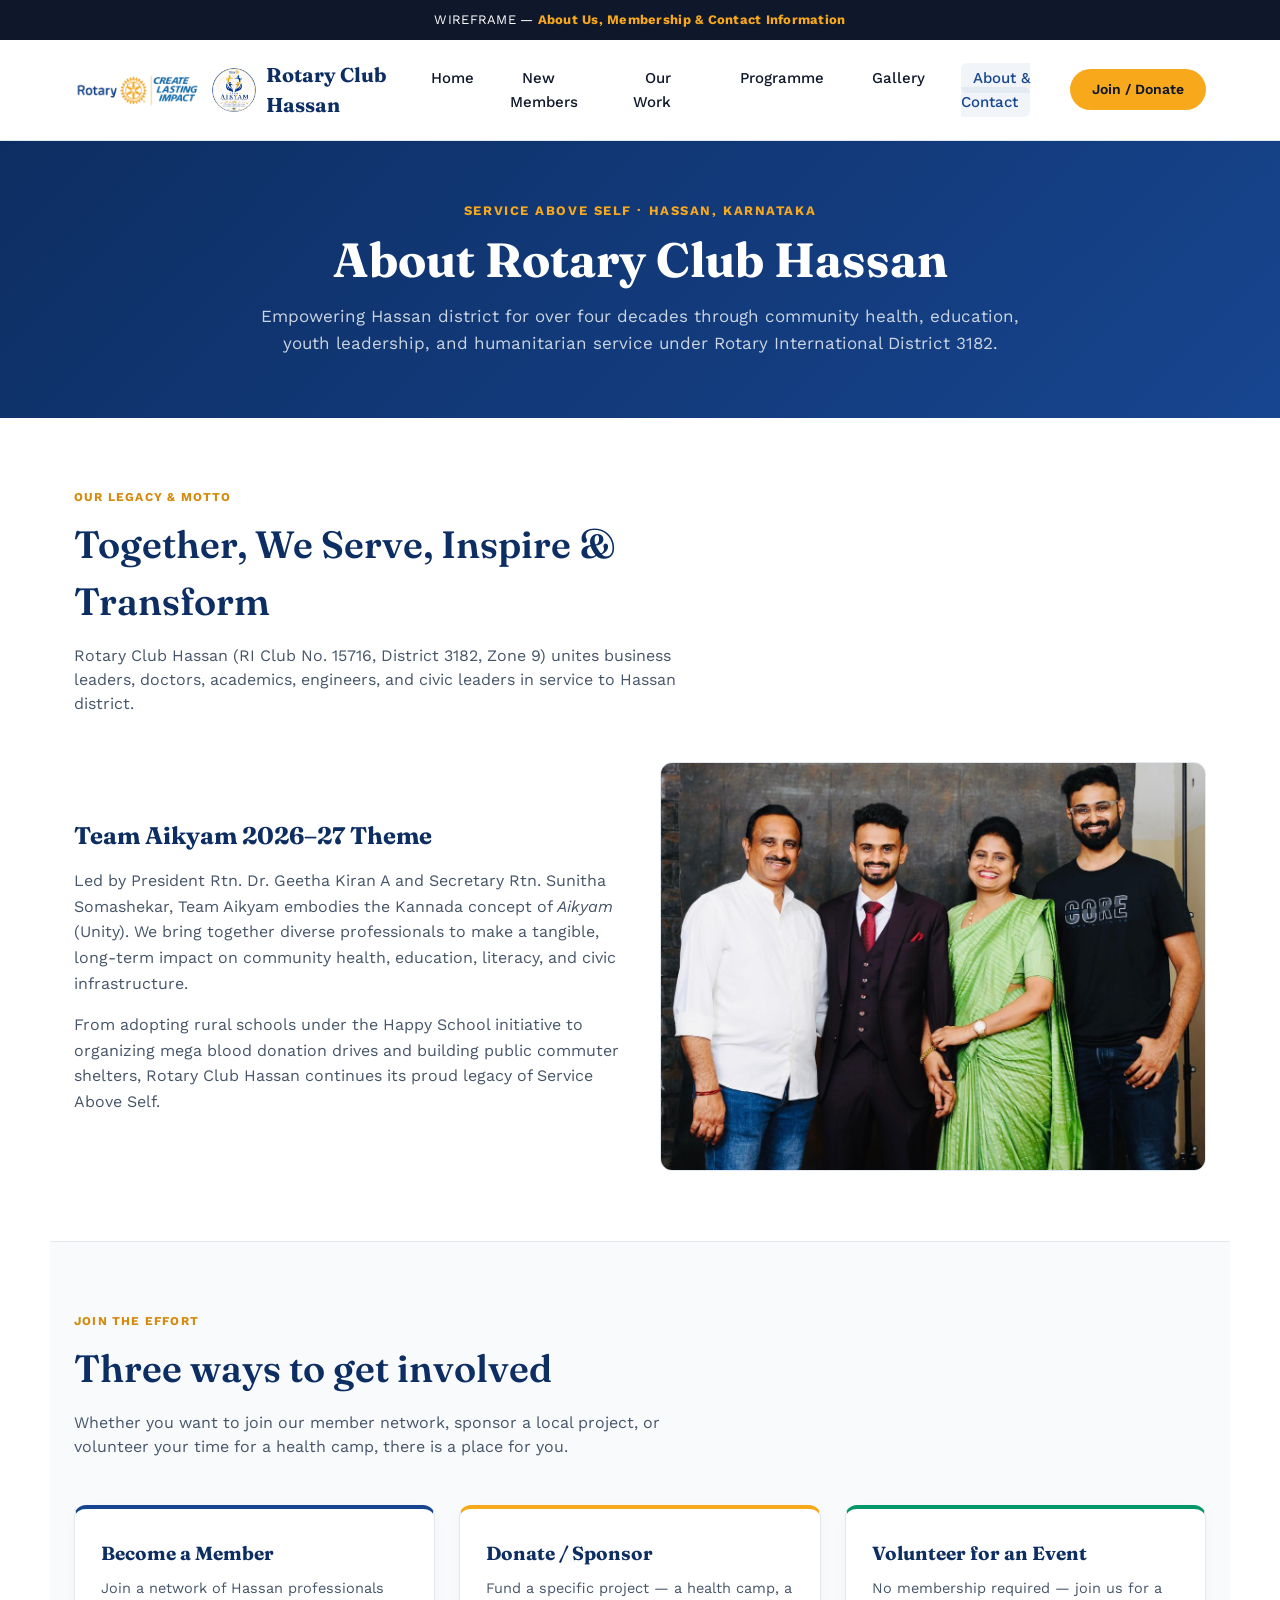
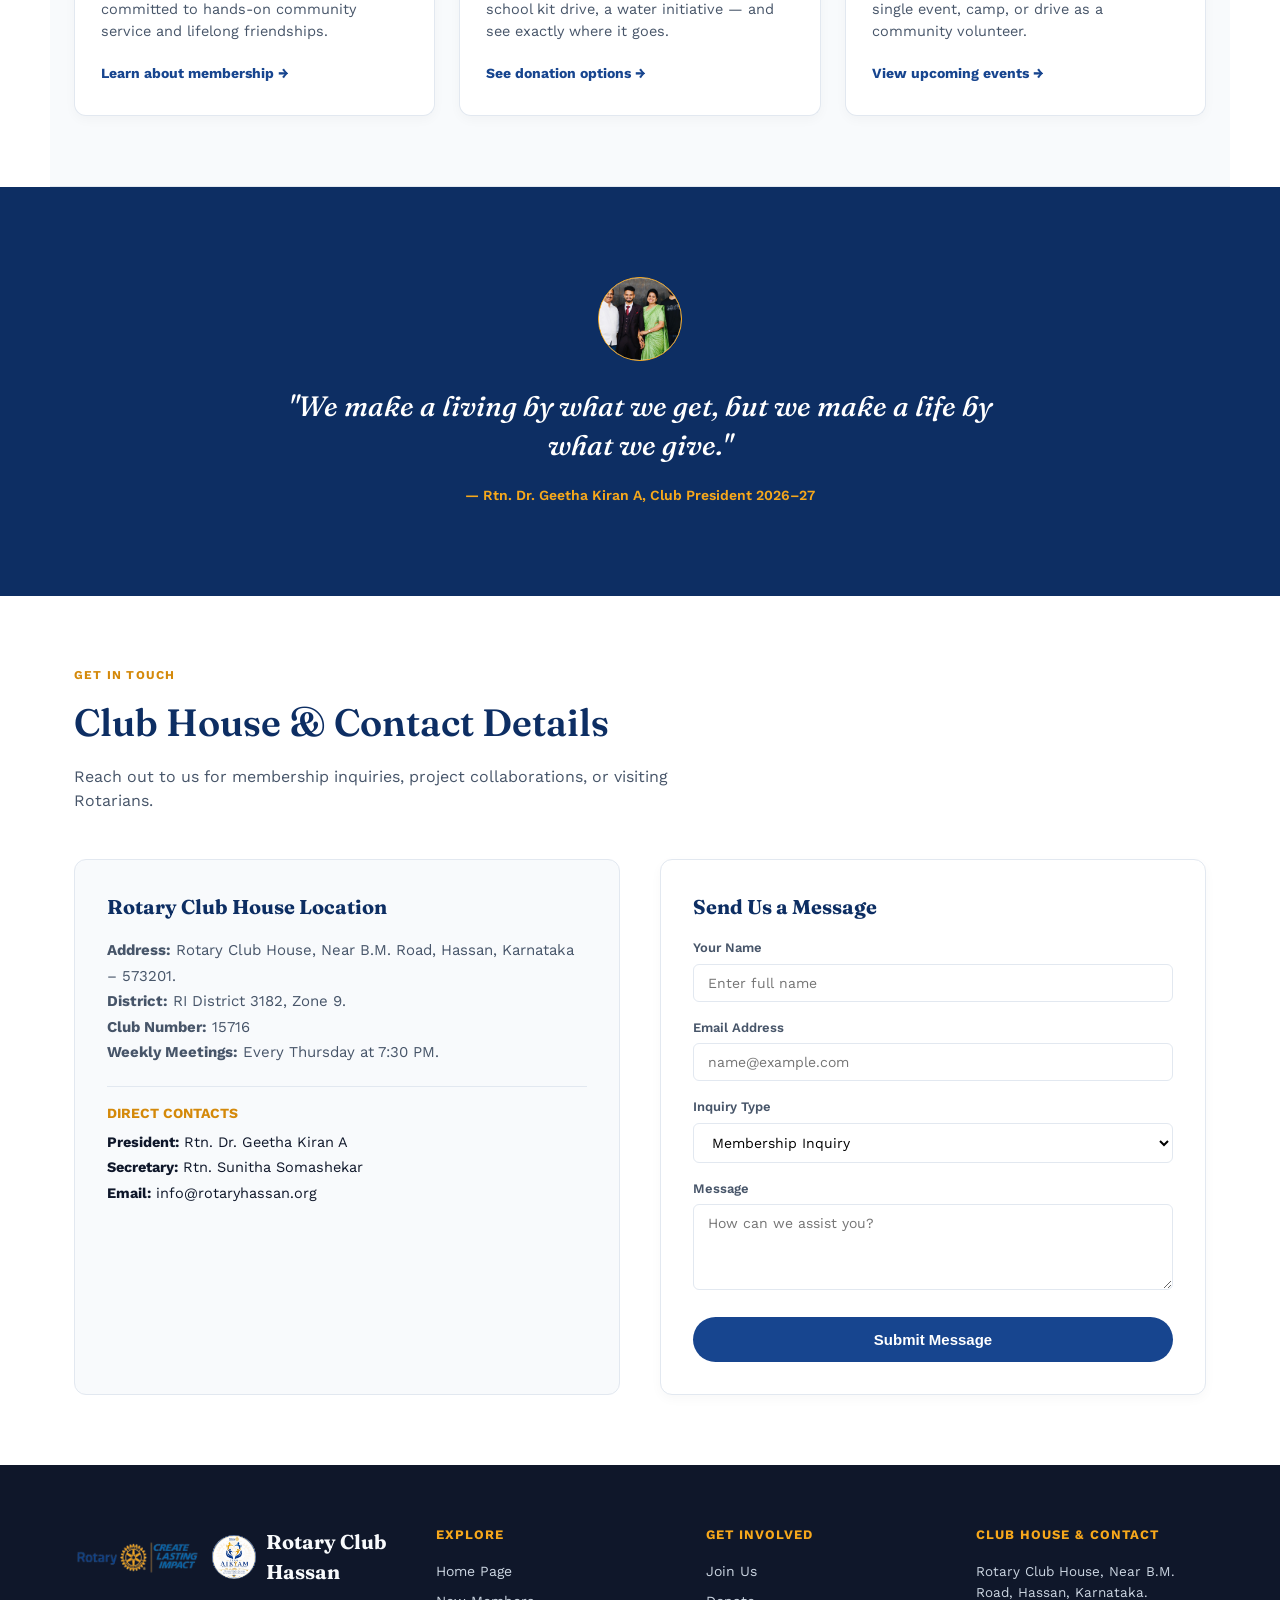
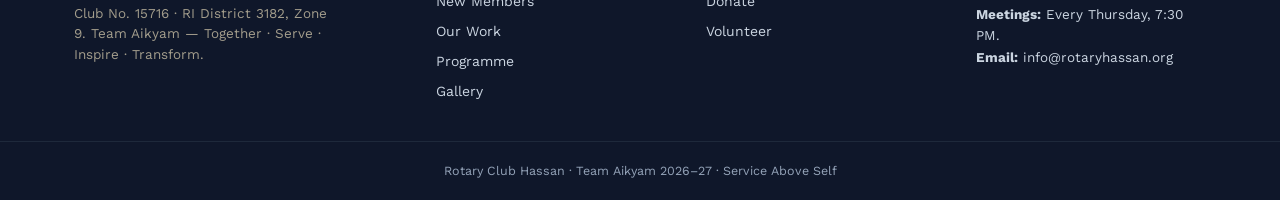
==== about.html @ 54bf5c79 "2nd" ====
<!DOCTYPE html>
<html lang="en">
<head>
<meta charset="UTF-8">
<meta name="viewport" content="width=device-width, initial-scale=1.0">
<title>About Us & Contact — Rotary Club Hassan</title>
<link rel="stylesheet" href="assets/css/style.css">
</head>
<body>

<div class="wf-note">WIREFRAME — <strong>About Us, Membership &amp; Contact Information</strong></div>

<!-- HEADER -->
<header>
  <div class="nav-wrap">
    <a href="index.html" class="logo">
      <img class="logo-wheel" src="assets/rotary-logo.png" alt="Rotary">
      <img class="logo-team" src="assets/team-aikyam-emblem.jpeg" alt="Team Aikyam">
      Rotary Club Hassan
    </a>
    <nav>
      <ul>
        <li><a href="index.html">Home</a></li>
        <li><a href="members.html">New Members</a></li>
        <li><a href="work.html">Our Work</a></li>
        <li><a href="events.html">Programme</a></li>
        <li><a href="gallery.html">Gallery</a></li>
        <li><a href="about.html" class="active">About &amp; Contact</a></li>
      </ul>
    </nav>
    <a class="btn-join" href="#involved">Join / Donate</a>
  </div>
</header>

<!-- PAGE HERO -->
<section class="page-hero">
  <div class="page-hero-inner">
    <div class="page-hero-eyebrow">Service Above Self · Hassan, Karnataka</div>
    <h1>About Rotary Club Hassan</h1>
    <p>Empowering Hassan district for over four decades through community health, education, youth leadership, and humanitarian service under Rotary International District 3182.</p>
  </div>
</section>

<!-- OVERVIEW CONTENT -->
<section class="block">
  <div class="section-head">
    <div class="section-eyebrow">Our Legacy &amp; Motto</div>
    <h2>Together, We Serve, Inspire &amp; Transform</h2>
    <p>Rotary Club Hassan (RI Club No. 15716, District 3182, Zone 9) unites business leaders, doctors, academics, engineers, and civic leaders in service to Hassan district.</p>
  </div>

  <div style="display:grid; grid-template-columns: 1fr 1fr; gap:40px; align-items:center;">
    <div>
      <h3 style="font-size:24px; color:var(--rotary-blue-dark); margin-bottom:14px;">Team Aikyam 2026–27 Theme</h3>
      <p style="font-size:16px; color:var(--ink-soft); line-height:1.6; margin-bottom:16px;">
        Led by President Rtn. Dr. Geetha Kiran A and Secretary Rtn. Sunitha Somashekar, Team Aikyam embodies the Kannada concept of <em>Aikyam</em> (Unity). We bring together diverse professionals to make a tangible, long-term impact on community health, education, literacy, and civic infrastructure.
      </p>
      <p style="font-size:16px; color:var(--ink-soft); line-height:1.6;">
        From adopting rural schools under the Happy School initiative to organizing mega blood donation drives and building public commuter shelters, Rotary Club Hassan continues its proud legacy of Service Above Self.
      </p>
    </div>
    <div class="photo-block" style="aspect-ratio:4/3; border-radius:12px;">
      <img src="assets/hero/president_family.jpg" alt="Rotary Club Hassan Leadership">
    </div>
  </div>
</section>

<!-- GET INVOLVED (3 PATHS) -->
<section class="block involved" id="involved">
  <div class="section-head">
    <div class="section-eyebrow">Join The Effort</div>
    <h2>Three ways to get involved</h2>
    <p>Whether you want to join our member network, sponsor a local project, or volunteer your time for a health camp, there is a place for you.</p>
  </div>
  <div class="involved-grid">
    <div class="involved-card member">
      <h3>Become a Member</h3>
      <p>Join a network of Hassan professionals committed to hands-on community service and lifelong friendships.</p>
      <a href="#contactForm">Learn about membership →</a>
    </div>
    <div class="involved-card donor">
      <h3>Donate / Sponsor</h3>
      <p>Fund a specific project — a health camp, a school kit drive, a water initiative — and see exactly where it goes.</p>
      <a href="#contactForm">See donation options →</a>
    </div>
    <div class="involved-card public">
      <h3>Volunteer for an Event</h3>
      <p>No membership required — join us for a single event, camp, or drive as a community volunteer.</p>
      <a href="events.html">View upcoming events →</a>
    </div>
  </div>
</section>

<!-- TESTIMONIAL / VOICE -->
<div class="voice">
  <div class="voice-inner">
    <div class="photo-block">
      <img src="assets/leadership/geetha_kiran.jpg" alt="Rtn. Dr. Geetha Kiran A">
    </div>
    <blockquote>"We make a living by what we get, but we make a life by what we give."</blockquote>
    <cite>— Rtn. Dr. Geetha Kiran A, Club President 2026–27</cite>
  </div>
</div>

<!-- CONTACT & LOCATION -->
<section class="block" id="contact">
  <div class="section-head">
    <div class="section-eyebrow">Get In Touch</div>
    <h2>Club House &amp; Contact Details</h2>
    <p>Reach out to us for membership inquiries, project collaborations, or visiting Rotarians.</p>
  </div>

  <div style="display:grid; grid-template-columns: 1fr 1fr; gap:40px;">
    
    <div style="background:#f8fafc; padding:32px; border-radius:12px; border:1px solid var(--line);">
      <h3 style="font-size:20px; color:var(--rotary-blue-dark); margin-bottom:16px;">Rotary Club House Location</h3>
      <p style="font-size:15px; color:var(--ink-soft); line-height:1.7; margin-bottom:20px;">
        <strong>Address:</strong> Rotary Club House, Near B.M. Road, Hassan, Karnataka – 573201.<br>
        <strong>District:</strong> RI District 3182, Zone 9.<br>
        <strong>Club Number:</strong> 15716<br>
        <strong>Weekly Meetings:</strong> Every Thursday at 7:30 PM.
      </p>
      
      <div style="border-top:1px solid var(--line); padding-top:16px; margin-top:16px;">
        <h4 style="font-size:14px; text-transform:uppercase; color:var(--rotary-gold-dark); margin-bottom:8px;">Direct Contacts</h4>
        <p style="font-size:14.5px; color:var(--ink); margin-bottom:4px;"><strong>President:</strong> Rtn. Dr. Geetha Kiran A</p>
        <p style="font-size:14.5px; color:var(--ink); margin-bottom:4px;"><strong>Secretary:</strong> Rtn. Sunitha Somashekar</p>
        <p style="font-size:14.5px; color:var(--ink);"><strong>Email:</strong> info@rotaryhassan.org</p>
      </div>
    </div>

    <!-- CONTACT FORM -->
    <div style="background:#ffffff; padding:32px; border-radius:12px; border:1px solid var(--line); box-shadow:0 4px 12px rgba(15,23,42,0.03);" id="contactForm">
      <h3 style="font-size:20px; color:var(--rotary-blue-dark); margin-bottom:16px;">Send Us a Message</h3>
      <form onsubmit="event.preventDefault(); alert('Thank you for contacting Rotary Club Hassan! We will respond shortly.');">
        <div style="margin-bottom:16px;">
          <label style="display:block; font-size:13px; font-weight:600; color:var(--ink-soft); margin-bottom:6px;">Your Name</label>
          <input type="text" required placeholder="Enter full name" style="width:100%; padding:10px 14px; border:1px solid var(--line); border-radius:6px; font-family:inherit; font-size:14px;">
        </div>
        <div style="margin-bottom:16px;">
          <label style="display:block; font-size:13px; font-weight:600; color:var(--ink-soft); margin-bottom:6px;">Email Address</label>
          <input type="email" required placeholder="name@example.com" style="width:100%; padding:10px 14px; border:1px solid var(--line); border-radius:6px; font-family:inherit; font-size:14px;">
        </div>
        <div style="margin-bottom:16px;">
          <label style="display:block; font-size:13px; font-weight:600; color:var(--ink-soft); margin-bottom:6px;">Inquiry Type</label>
          <select style="width:100%; padding:10px 14px; border:1px solid var(--line); border-radius:6px; font-family:inherit; font-size:14px; background:#fff;">
            <option>Membership Inquiry</option>
            <option>Donation / Sponsorship</option>
            <option>Volunteering</option>
            <option>General Question</option>
          </select>
        </div>
        <div style="margin-bottom:20px;">
          <label style="display:block; font-size:13px; font-weight:600; color:var(--ink-soft); margin-bottom:6px;">Message</label>
          <textarea rows="4" required placeholder="How can we assist you?" style="width:100%; padding:10px 14px; border:1px solid var(--line); border-radius:6px; font-family:inherit; font-size:14px;"></textarea>
        </div>
        <button type="submit" class="btn-primary" style="width:100%; border:none; cursor:pointer;">Submit Message</button>
      </form>
    </div>

  </div>
</section>

<!-- FOOTER -->
<footer>
  <div class="footer-inner">
    <div>
      <a href="index.html" class="logo" style="color:var(--cream-deep); margin-bottom:14px;">
        <img class="logo-wheel" src="assets/rotary-logo.png" alt="Rotary">
        <img class="logo-team" src="assets/team-aikyam-emblem.jpeg" alt="Team Aikyam">
        Rotary Club Hassan
      </a>
      <p style="font-size:13.5px; color:#a39d8c; max-width:32ch;">Club No. 15716 · RI District 3182, Zone 9. Team Aikyam — Together · Serve · Inspire · Transform.</p>
    </div>
    <div>
      <h4>Explore</h4>
      <ul>
        <li><a href="index.html">Home Page</a></li>
        <li><a href="members.html">New Members</a></li>
        <li><a href="work.html">Our Work</a></li>
        <li><a href="events.html">Programme</a></li>
        <li><a href="gallery.html">Gallery</a></li>
      </ul>
    </div>
    <div>
      <h4>Get Involved</h4>
      <ul>
        <li><a href="#involved">Join Us</a></li>
        <li><a href="#involved">Donate</a></li>
        <li><a href="#involved">Volunteer</a></li>
      </ul>
    </div>
    <div>
      <h4>Club House &amp; Contact</h4>
      <p style="font-size:13.5px; color:#cbd5e1; line-height:1.6;">
        Rotary Club House, Near B.M. Road, Hassan, Karnataka.<br>
        <strong>Meetings:</strong> Every Thursday, 7:30 PM.<br>
        <strong>Email:</strong> info@rotaryhassan.org
      </p>
    </div>
  </div>
  <div class="footer-bottom">
    Rotary Club Hassan · Team Aikyam 2026–27 · Service Above Self
  </div>
</footer>

</body>
</html>
---- assets/css/style.css ----
@import url('https://fonts.googleapis.com/css2?family=Fraunces:ital,opsz,wght@0,9..144,400;0,9..144,600;0,9..144,700;1,9..144,500&family=Work+Sans:wght@400;500;600;700&display=swap');

:root {
  --rotary-blue: #17458f;
  --rotary-blue-dark: #0d2e63;
  --rotary-gold: #f7a81b;
  --rotary-gold-dark: #d4890a;
  --cream: #ffffff;
  --cream-deep: #f8fafc;
  --ink: #0f172a;
  --ink-soft: #475569;
  --line: #e2e8f0;
}

* { box-sizing: border-box; margin: 0; padding: 0; }

body {
  font-family: 'Work Sans', sans-serif;
  background: #ffffff;
  color: var(--ink);
  line-height: 1.5;
}

h1, h2, h3, .display { font-family: 'Fraunces', serif; }

/* ---------- WIREFRAME NOTE BANNER ---------- */
.wf-note {
  background: var(--ink);
  color: #ffffff;
  text-align: center;
  padding: 10px 16px;
  font-size: 13px;
  letter-spacing: 0.02em;
}
.wf-note strong { color: var(--rotary-gold); }

/* ---------- PLACEHOLDER PHOTO BLOCKS ---------- */
.photo-block {
  background:
    repeating-linear-gradient(45deg, #f1f5f9 0, #f1f5f9 2px, #f8fafc 2px, #f8fafc 14px);
  border: 1px solid var(--line);
  display: flex;
  align-items: center;
  justify-content: center;
  color: var(--rotary-blue-dark);
  font-family: 'Work Sans', sans-serif;
  font-weight: 600;
  font-size: 13px;
  text-align: center;
  padding: 0;
  border-radius: 6px;
  overflow: hidden;
  position: relative;
}
.photo-block img {
  width: 100%;
  height: 100%;
  object-fit: cover;
  object-position: center top;
  display: block;
  transition: transform 0.3s ease;
}
.work-card:hover .photo-block img {
  transform: scale(1.04);
}

/* ---------- HEADER & NAV ---------- */
header {
  background: #ffffff;
  border-bottom: 1px solid var(--line);
  position: sticky;
  top: 0;
  z-index: 50;
  box-shadow: 0 1px 3px rgba(0, 0, 0, 0.03);
}
.nav-wrap {
  max-width: 1180px;
  margin: 0 auto;
  padding: 18px 24px;
  display: flex;
  align-items: center;
  justify-content: space-between;
}
.logo {
  display: flex;
  align-items: center;
  gap: 10px;
  font-family: 'Fraunces', serif;
  font-weight: 700;
  font-size: 20px;
  color: var(--rotary-blue-dark);
  text-decoration: none;
}
.logo-wheel {
  height: 64px;
  width: auto;
  flex-shrink: 0;
}
.logo-team {
  width: 44px;
  height: 44px;
  border-radius: 50%;
  flex-shrink: 0;
}
nav ul {
  list-style: none;
  display: flex;
  gap: 24px;
}
nav a {
  text-decoration: none;
  color: var(--ink);
  font-size: 15px;
  font-weight: 500;
  padding: 6px 12px;
  border-radius: 6px;
  transition: all 0.2s ease;
}
nav a:hover, nav a.active {
  color: var(--rotary-blue);
  background: rgba(23, 69, 143, 0.06);
}
.btn-join {
  background: var(--rotary-gold);
  color: var(--ink);
  padding: 10px 22px;
  border-radius: 30px;
  font-weight: 600;
  font-size: 14px;
  text-decoration: none;
  white-space: nowrap;
  transition: background 0.2s ease, transform 0.2s ease;
}
.btn-join:hover {
  background: var(--rotary-gold-dark);
  color: #ffffff;
}
@media (max-width: 880px) { nav ul { display: none; } }

/* ---------- HERO (HOMEPAGE) ---------- */
.hero {
  max-width: 1180px;
  margin: 0 auto;
  padding: 60px 24px 80px;
  display: grid;
  grid-template-columns: 1.05fr 0.95fr;
  gap: 50px;
  align-items: center;
}
.hero-eyebrow {
  color: var(--rotary-gold-dark);
  font-weight: 700;
  letter-spacing: 0.12em;
  text-transform: uppercase;
  font-size: 12.5px;
  margin-bottom: 18px;
}
.hero h1 {
  font-size: clamp(36px, 5vw, 56px);
  line-height: 1.05;
  color: var(--rotary-blue-dark);
  font-weight: 600;
}
.hero h1 em { font-style: italic; color: var(--rotary-gold-dark); }
.hero p {
  margin-top: 22px;
  font-size: 17px;
  color: var(--ink-soft);
  max-width: 46ch;
}
.hero-ctas { margin-top: 32px; display: flex; gap: 14px; flex-wrap: wrap; }
.btn-primary {
  background: var(--rotary-blue);
  color: #fff;
  padding: 14px 26px;
  border-radius: 30px;
  text-decoration: none;
  font-weight: 600;
  font-size: 15px;
  transition: background 0.2s ease, transform 0.2s ease;
}
.btn-primary:hover {
  background: var(--rotary-blue-dark);
}
.btn-secondary {
  border: 2px solid var(--rotary-blue);
  color: var(--rotary-blue);
  padding: 12px 26px;
  border-radius: 30px;
  text-decoration: none;
  font-weight: 600;
  font-size: 15px;
  transition: background 0.2s ease, color 0.2s ease;
}
.btn-secondary:hover {
  background: var(--rotary-blue);
  color: #ffffff;
}
.hero-photo { aspect-ratio: 4/5; }

/* ---------- PAGE HERO BANNER (SUB-PAGES) ---------- */
.page-hero {
  background: linear-gradient(135deg, #0d2e63 0%, #17458f 100%);
  color: #ffffff;
  padding: 60px 24px;
  text-align: center;
  position: relative;
  overflow: hidden;
}
.page-hero-inner {
  max-width: 800px;
  margin: 0 auto;
  position: relative;
  z-index: 2;
}
.page-hero-eyebrow {
  color: var(--rotary-gold);
  font-weight: 700;
  font-size: 13px;
  letter-spacing: 0.12em;
  text-transform: uppercase;
  margin-bottom: 12px;
}
.page-hero h1 {
  font-size: clamp(32px, 4.5vw, 48px);
  color: #ffffff;
  margin-bottom: 16px;
  font-weight: 700;
  line-height: 1.15;
}
.page-hero p {
  font-size: 17px;
  color: #cbd5e1;
  line-height: 1.6;
}

/* ---------- STAT STRIP ---------- */
.stat-strip {
  background: var(--rotary-blue-dark);
  color: #ffffff;
}
.stat-strip-inner {
  max-width: 1180px; margin: 0 auto; padding: 34px 24px;
  display: grid; grid-template-columns: repeat(4,1fr); gap: 20px;
  text-align: center;
}
.stat-strip .num {
  font-family: 'Fraunces', serif; font-size: 34px; color: var(--rotary-gold);
}
.stat-strip .label { font-size: 13px; opacity: 0.9; margin-top: 4px; }
@media (max-width: 700px) { .stat-strip-inner { grid-template-columns: repeat(2,1fr); } }

/* ---------- SECTION SHELL ---------- */
section.block { max-width: 1180px; margin: 0 auto; padding: 70px 24px; }
.section-head { max-width: 640px; margin-bottom: 46px; }
.section-eyebrow {
  color: var(--rotary-gold-dark); font-weight: 700; letter-spacing: 0.1em;
  text-transform: uppercase; font-size: 12px; margin-bottom: 10px;
}
.section-head h2 { font-size: clamp(28px,3.4vw,38px); color: var(--rotary-blue-dark); font-weight: 600; }
.section-head p { margin-top: 14px; color: var(--ink-soft); font-size: 16px; }

/* ---------- OUR WORK & MEMBER CARDS GRID ---------- */
.work-grid {
  display: grid; grid-template-columns: repeat(3, 1fr); gap: 26px;
}
.work-card {
  background: #ffffff; border: 1px solid var(--line); border-radius: 10px; overflow: hidden;
  cursor: pointer;
  box-shadow: 0 2px 6px rgba(15, 23, 42, 0.03);
  transition: transform 0.25s ease, box-shadow 0.25s ease, border-color 0.25s ease;
}
.work-card:hover {
  transform: translateY(-6px);
  box-shadow: 0 14px 28px rgba(23,69,143,0.12);
  border-color: var(--rotary-blue);
}
.work-card:focus-visible {
  outline: 2px solid var(--rotary-blue);
  outline-offset: 2px;
}
.work-card .photo-block { height: 180px; border-radius: 0; border-left:none; border-right:none; border-top:none; }
.work-card-body { padding: 20px 22px 24px; display: flex; flex-direction: column; height: calc(100% - 180px); }
.work-card h3 { font-size: 18px; color: var(--rotary-blue-dark); font-weight: 600; margin-bottom: 8px; }
.work-card p { font-size: 14.5px; color: var(--ink-soft); flex: 1; }
.work-tag {
  display: inline-block; background: #edf2f7; color: var(--rotary-blue-dark);
  font-size: 11.5px; font-weight: 700; letter-spacing: 0.04em; text-transform: uppercase;
  padding: 4px 10px; border-radius: 20px; margin-bottom: 12px; align-self: flex-start;
}
.card-footer-link {
  display: flex; align-items: center; gap: 6px; margin-top: 14px;
  font-size: 13px; font-weight: 700; color: var(--rotary-blue);
  transition: color 0.2s ease, gap 0.2s ease;
}
.work-card:hover .card-footer-link {
  color: var(--rotary-blue-dark); gap: 10px;
}
@media (max-width: 900px) { .work-grid { grid-template-columns: 1fr 1fr; } }
@media (max-width: 620px) { .work-grid { grid-template-columns: 1fr; } }

/* ---------- FILTER & SEARCH BAR ---------- */
.filter-bar {
  display: flex; align-items: center; justify-content: space-between;
  gap: 16px; flex-wrap: wrap; margin-bottom: 36px; background: #f8fafc;
  padding: 16px 20px; border-radius: 12px; border: 1px solid var(--line);
}
.filter-tabs { display: flex; gap: 8px; flex-wrap: wrap; }
.filter-btn {
  background: #ffffff; border: 1px solid var(--line); padding: 8px 16px;
  border-radius: 20px; font-size: 13.5px; font-weight: 600; color: var(--ink-soft);
  cursor: pointer; transition: all 0.2s ease;
}
.filter-btn:hover, .filter-btn.active {
  background: var(--rotary-blue); color: #ffffff; border-color: var(--rotary-blue);
}
.search-box {
  display: flex; align-items: center; gap: 8px; background: #ffffff;
  border: 1px solid var(--line); border-radius: 20px; padding: 6px 14px;
  min-width: 240px;
}
.search-box input {
  border: none; outline: none; font-size: 14px; width: 100%; color: var(--ink);
  font-family: inherit;
}

/* ---------- MODAL POPUP STYLES ---------- */
.modal-backdrop {
  position: fixed; top: 0; left: 0; width: 100vw; height: 100vh;
  background: rgba(15, 23, 42, 0.65);
  backdrop-filter: blur(6px); -webkit-backdrop-filter: blur(6px);
  z-index: 9999; display: flex; align-items: center; justify-content: center;
  padding: 24px; opacity: 0; visibility: hidden;
  transition: opacity 0.3s ease, visibility 0.3s ease;
}
.modal-backdrop.active { opacity: 1; visibility: visible; }
.modal-card {
  background: #ffffff; width: 75vw; max-width: 980px; height: 75vh; max-height: 750px;
  border-radius: 16px; box-shadow: 0 25px 60px -15px rgba(15, 23, 42, 0.3);
  display: flex; flex-direction: column; overflow: hidden;
  transform: scale(0.92) translateY(20px);
  transition: transform 0.3s cubic-bezier(0.16, 1, 0.3, 1);
  position: relative; border: 1px solid var(--line);
}
.modal-backdrop.active .modal-card { transform: scale(1) translateY(0); }
.modal-header-bar {
  background: #f8fafc; padding: 18px 26px; border-bottom: 1px solid var(--line);
  display: flex; align-items: center; justify-content: space-between; flex-shrink: 0;
}
.modal-header-info { display: flex; align-items: center; gap: 12px; flex-wrap: wrap; }
.modal-close-btn {
  background: #e2e8f0; border: none; width: 34px; height: 34px; border-radius: 50%;
  display: flex; align-items: center; justify-content: center; font-size: 22px;
  line-height: 1; cursor: pointer; color: var(--ink); transition: background 0.2s ease, transform 0.2s ease;
}
.modal-close-btn:hover { background: var(--rotary-gold); color: #0f172a; transform: rotate(90deg); }
.modal-scroll-content { padding: 28px; overflow-y: auto; flex: 1; }
.modal-grid { display: grid; grid-template-columns: 1.15fr 0.85fr; gap: 28px; }
@media (max-width: 820px) {
  .modal-card { width: 92vw; height: 85vh; }
  .modal-grid { grid-template-columns: 1fr; }
}
.modal-title {
  font-family: 'Fraunces', serif; font-size: 26px; color: var(--rotary-blue-dark);
  font-weight: 700; line-height: 1.25; margin-bottom: 10px;
}
.modal-date-badge {
  display: inline-flex; align-items: center; gap: 6px; font-size: 12.5px;
  font-weight: 600; color: var(--rotary-gold-dark); background: rgba(247, 168, 27, 0.12);
  padding: 4px 12px; border-radius: 20px; margin-bottom: 16px;
}
.modal-description { font-size: 15px; color: var(--ink-soft); line-height: 1.6; margin-bottom: 20px; }
.modal-section-title {
  font-size: 12.5px; text-transform: uppercase; letter-spacing: 0.08em;
  font-weight: 700; color: var(--rotary-blue); margin-bottom: 10px;
}
.modal-outcomes-list { list-style: none; margin-bottom: 20px; }
.modal-outcomes-list li {
  font-size: 14px; color: var(--ink); padding: 8px 12px; background: #f8fafc;
  border-left: 3px solid var(--rotary-gold); border-radius: 4px; margin-bottom: 8px;
  display: flex; align-items: flex-start; gap: 8px; border: 1px solid #edf2f7; border-left-width: 3px;
}
.modal-partner-box {
  background: #f1f5f9; padding: 12px 16px; border-radius: 8px;
  font-size: 13.5px; color: var(--ink-soft); border: 1px solid #e2e8f0;
}
.modal-partner-box strong { color: var(--rotary-blue-dark); }
.gallery-preview-container { display: flex; flex-direction: column; gap: 14px; }
.gallery-main-featured {
  width: 100%; height: 210px; border-radius: 10px;
  background: repeating-linear-gradient(45deg, #f1f5f9 0, #f1f5f9 2px, #f8fafc 2px, #f8fafc 14px);
  border: 2px dashed var(--rotary-blue); display: flex; flex-direction: column;
  align-items: center; justify-content: center; padding: 16px; text-align: center;
  color: var(--rotary-blue-dark); transition: all 0.3s ease;
}
.gallery-main-featured .main-photo-title { font-weight: 700; font-size: 15px; margin-bottom: 4px; }
.gallery-main-featured .main-photo-desc { font-size: 12.5px; opacity: 0.85; }
.gallery-thumbs-grid { display: grid; grid-template-columns: repeat(4, 1fr); gap: 10px; }
.thumb-block {
  aspect-ratio: 4/3; background: #f1f5f9; border: 1px dashed #cbd5e1;
  border-radius: 6px; display: flex; align-items: center; justify-content: center;
  font-size: 10.5px; font-weight: 600; text-align: center; padding: 4px;
  color: var(--rotary-blue-dark); cursor: pointer; transition: all 0.2s ease;
}
.thumb-block:hover, .thumb-block.active {
  background: var(--rotary-blue-dark); color: #ffffff; border-style: solid;
}

/* ---------- GET INVOLVED (3 paths) ---------- */
.involved { background: #f8fafc; border-top: 1px solid var(--line); border-bottom: 1px solid var(--line); }
.involved-grid {
  display: grid; grid-template-columns: repeat(3,1fr); gap: 24px; margin-top: 10px;
}
.involved-card {
  background: #ffffff; border-radius: 12px; padding: 30px 26px;
  border: 1px solid var(--line); border-top: 4px solid var(--rotary-gold);
  box-shadow: 0 4px 12px rgba(15, 23, 42, 0.03);
}
.involved-card.member { border-top-color: var(--rotary-blue); }
.involved-card.donor { border-top-color: var(--rotary-gold); }
.involved-card.public { border-top-color: #059669; }
.involved-card h3 { font-size: 19px; color: var(--rotary-blue-dark); margin-bottom: 10px; }
.involved-card p { font-size: 14.5px; color: var(--ink-soft); margin-bottom: 18px; }
.involved-card a { font-weight: 700; color: var(--rotary-blue); text-decoration: none; font-size: 14px; }
@media (max-width: 860px) { .involved-grid { grid-template-columns: 1fr; } }

/* ---------- EVENTS / PROGRAMME SCHEDULE ---------- */
.events-list { display: flex; flex-direction: column; gap: 0; border-top: 1px solid var(--line); }
.event-row {
  display: grid; grid-template-columns: 90px 1fr auto; gap: 24px; align-items: center;
  padding: 22px 0; border-bottom: 1px solid var(--line);
}
.event-date {
  background: var(--rotary-blue-dark); color: #ffffff; border-radius: 8px;
  text-align: center; padding: 10px 6px; font-family: 'Fraunces', serif;
}
.event-date .d { font-size: 22px; font-weight: 700; }
.event-date .m { font-size: 11px; text-transform: uppercase; letter-spacing: 0.06em; }
.event-row h4 { font-size: 16.5px; color: var(--rotary-blue-dark); margin-bottom: 4px; }
.event-row p { font-size: 13.5px; color: var(--ink-soft); }
.event-row .btn-secondary { padding: 8px 18px; font-size: 13px; }
@media (max-width: 620px) { .event-row { grid-template-columns: 60px 1fr; } .event-row .btn-secondary { display:none; } }

/* ---------- GALLERY ---------- */
.gallery-grid {
  display: grid; grid-template-columns: repeat(4, 1fr); grid-auto-rows: 160px; gap: 16px;
}
.gallery-grid .photo-block:nth-child(1) { grid-column: span 2; grid-row: span 2; }
.gallery-grid .photo-block:nth-child(6) { grid-column: span 2; }
@media (max-width: 700px) { .gallery-grid { grid-template-columns: repeat(2,1fr); } .gallery-grid .photo-block:nth-child(1){grid-column:span 2;grid-row:span 1;} }

/* ---------- TESTIMONIAL / VOICE ---------- */
.voice { background: var(--rotary-blue-dark); color: #ffffff; }
.voice-inner {
  max-width: 780px; margin: 0 auto; padding: 90px 24px; text-align: center;
}
.voice-inner .photo-block {
  width: 84px; height: 84px; border-radius: 50%; margin: 0 auto 26px;
  border-color: var(--rotary-gold); font-size: 10px; background: #ffffff; color: var(--rotary-blue-dark);
}
.voice-inner blockquote {
  font-family: 'Fraunces', serif; font-style: italic; font-size: clamp(20px,2.6vw,28px);
  line-height: 1.4; font-weight: 500;
}
.voice-inner cite { display: block; margin-top: 20px; font-style: normal; color: var(--rotary-gold); font-size: 14px; font-weight: 600; }

/* ---------- FOOTER ---------- */
footer { background: #0f172a; color: #f8fafc; }
.footer-inner {
  max-width: 1180px; margin: 0 auto; padding: 60px 24px 30px;
  display: grid; grid-template-columns: 1.4fr 1fr 1fr 1fr; gap: 40px;
}
footer h4 { color: var(--rotary-gold); font-size: 13px; text-transform: uppercase; letter-spacing: 0.08em; margin-bottom: 16px; }
footer ul { list-style: none; }
footer li { margin-bottom: 9px; font-size: 14px; color: #cbd5e1; }
footer a { color: #cbd5e1; text-decoration: none; transition: color 0.2s ease; }
footer a:hover { color: #ffffff; }
.footer-bottom {
  border-top: 1px solid #1e293b; text-align: center; padding: 20px; font-size: 12.5px; color: #94a3b8;
}
@media (max-width: 800px) { .footer-inner { grid-template-columns: 1fr 1fr; } }

/* ---------- HORIZONTAL ROLLING MEMBER BANNER ---------- */
.rolling-members-section {
  background: linear-gradient(135deg, #0b2552 0%, #17458f 50%, #0d2e63 100%);
  color: #ffffff;
  border-bottom: 2px solid var(--rotary-gold);
  overflow: hidden;
  position: relative;
  box-shadow: 0 4px 12px rgba(13, 46, 99, 0.2);
  user-select: none;
}

.rolling-banner-container {
  display: flex;
  align-items: center;
  max-width: 100%;
  margin: 0 auto;
  position: relative;
}

.rolling-banner-badge {
  background: #081b3d;
  color: var(--rotary-gold);
  font-weight: 700;
  font-size: 12px;
  letter-spacing: 0.08em;
  text-transform: uppercase;
  padding: 14px 20px;
  display: flex;
  align-items: center;
  gap: 10px;
  flex-shrink: 0;
  z-index: 10;
  border-right: 1px solid rgba(247, 168, 27, 0.3);
  box-shadow: 4px 0 14px rgba(0, 0, 0, 0.25);
}

.badge-dot {
  width: 8px;
  height: 8px;
  background-color: var(--rotary-gold);
  border-radius: 50%;
  display: inline-block;
  animation: pulseDot 1.8s infinite ease-in-out;
}

@keyframes pulseDot {
  0%, 100% { opacity: 1; transform: scale(1); }
  50% { opacity: 0.3; transform: scale(1.3); }
}

.rolling-banner-track-wrapper {
  overflow: hidden;
  width: 100%;
  position: relative;
  display: flex;
  align-items: center;
  padding: 10px 0;
}

.rolling-banner-track-wrapper::before,
.rolling-banner-track-wrapper::after {
  content: '';
  position: absolute;
  top: 0;
  bottom: 0;
  width: 40px;
  z-index: 5;
  pointer-events: none;
}

.rolling-banner-track-wrapper::before {
  left: 0;
  background: linear-gradient(to right, #0b2552, transparent);
}

.rolling-banner-track-wrapper::after {
  right: 0;
  background: linear-gradient(to left, #0d2e63, transparent);
}

.rolling-banner-track {
  display: flex;
  align-items: center;
  gap: 18px;
  white-space: nowrap;
  animation: memberMarquee 50s linear infinite;
  will-change: transform;
}

.rolling-banner-track-wrapper:hover .rolling-banner-track {
  animation-play-state: paused;
}

@keyframes memberMarquee {
  0% { transform: translateX(0); }
  100% { transform: translateX(-50%); }
}

.member-pill-card {
  display: inline-flex;
  align-items: center;
  gap: 12px;
  background: rgba(255, 255, 255, 0.08);
  border: 1px solid rgba(255, 255, 255, 0.16);
  border-left: 3px solid var(--rotary-gold);
  border-radius: 35px;
  padding: 6px 18px 6px 8px;
  cursor: pointer;
  transition: background 0.2s ease, border-color 0.2s ease, transform 0.2s ease, box-shadow 0.2s ease;
  text-decoration: none;
  color: inherit;
  flex-shrink: 0;
}

.member-pill-card:hover, .member-pill-card:focus-visible {
  background: rgba(255, 255, 255, 0.18);
  border-color: var(--rotary-gold);
  transform: translateY(-2px);
  box-shadow: 0 4px 14px rgba(0, 0, 0, 0.3);
  outline: none;
}

.member-avatar {
  width: 44px;
  height: 44px;
  border-radius: 50%;
  object-fit: cover;
  border: 2px solid var(--rotary-gold);
  background: #ffffff;
  flex-shrink: 0;
}

.member-pill-info {
  display: flex;
  flex-direction: column;
  justify-content: center;
  gap: 2px;
}

.member-pill-top {
  display: flex;
  align-items: center;
  gap: 8px;
}

.member-pill-name {
  font-family: 'Fraunces', serif;
  font-weight: 700;
  font-size: 14px;
  color: #ffffff;
  line-height: 1.2;
}

.member-pill-occupation {
  font-size: 11px;
  font-weight: 600;
  color: var(--rotary-gold);
  background: rgba(247, 168, 27, 0.18);
  padding: 2px 8px;
  border-radius: 12px;
  border: 1px solid rgba(247, 168, 27, 0.35);
  letter-spacing: 0.02em;
}

.member-pill-brief {
  font-size: 12px;
  color: #cbd5e1;
  font-weight: 400;
  max-width: 320px;
  white-space: nowrap;
  overflow: hidden;
  text-overflow: ellipsis;
}

@media (max-width: 768px) {
  .rolling-banner-badge {
    padding: 12px 14px;
    font-size: 11px;
  }
  .badge-text-full { display: none; }
  .badge-text-short { display: inline; }
  .member-pill-brief { max-width: 220px; font-size: 11.5px; }
}
@media (min-width: 769px) {
  .badge-text-short { display: none; }
}

/* ---------- EXPLORE HUB CARDS (HOMEPAGE BOTTOM) ---------- */
.explore-grid {
  display: grid;
  grid-template-columns: repeat(3, 1fr);
  gap: 24px;
  margin-top: 20px;
}

.explore-card {
  background: #ffffff;
  border: 1px solid var(--line);
  border-radius: 12px;
  padding: 28px 24px;
  text-decoration: none;
  color: var(--ink);
  display: flex;
  flex-direction: column;
  justify-content: space-between;
  box-shadow: 0 4px 12px rgba(15, 23, 42, 0.03);
  transition: all 0.25s cubic-bezier(0.4, 0, 0.2, 1);
  position: relative;
  overflow: hidden;
}

.explore-card::before {
  content: '';
  position: absolute;
  top: 0;
  left: 0;
  right: 0;
  height: 4px;
  background: var(--rotary-blue);
  transition: background 0.2s ease;
}

.explore-card:hover {
  transform: translateY(-6px);
  box-shadow: 0 16px 32px rgba(23, 69, 143, 0.12);
  border-color: var(--rotary-blue);
}

.explore-card:hover::before {
  background: var(--rotary-gold);
}

.explore-icon {
  width: 48px;
  height: 48px;
  background: rgba(23, 69, 143, 0.08);
  border-radius: 12px;
  display: flex;
  align-items: center;
  justify-content: center;
  color: var(--rotary-blue-dark);
  font-size: 22px;
  margin-bottom: 16px;
}

.explore-card h3 {
  font-size: 20px;
  color: var(--rotary-blue-dark);
  margin-bottom: 8px;
}

.explore-card p {
  font-size: 14.5px;
  color: var(--ink-soft);
  margin-bottom: 20px;
  line-height: 1.5;
}

.explore-link {
  display: flex;
  align-items: center;
  gap: 8px;
  font-size: 14px;
  font-weight: 700;
  color: var(--rotary-blue);
}

@media (max-width: 860px) {
  .explore-grid { grid-template-columns: 1fr; }
}
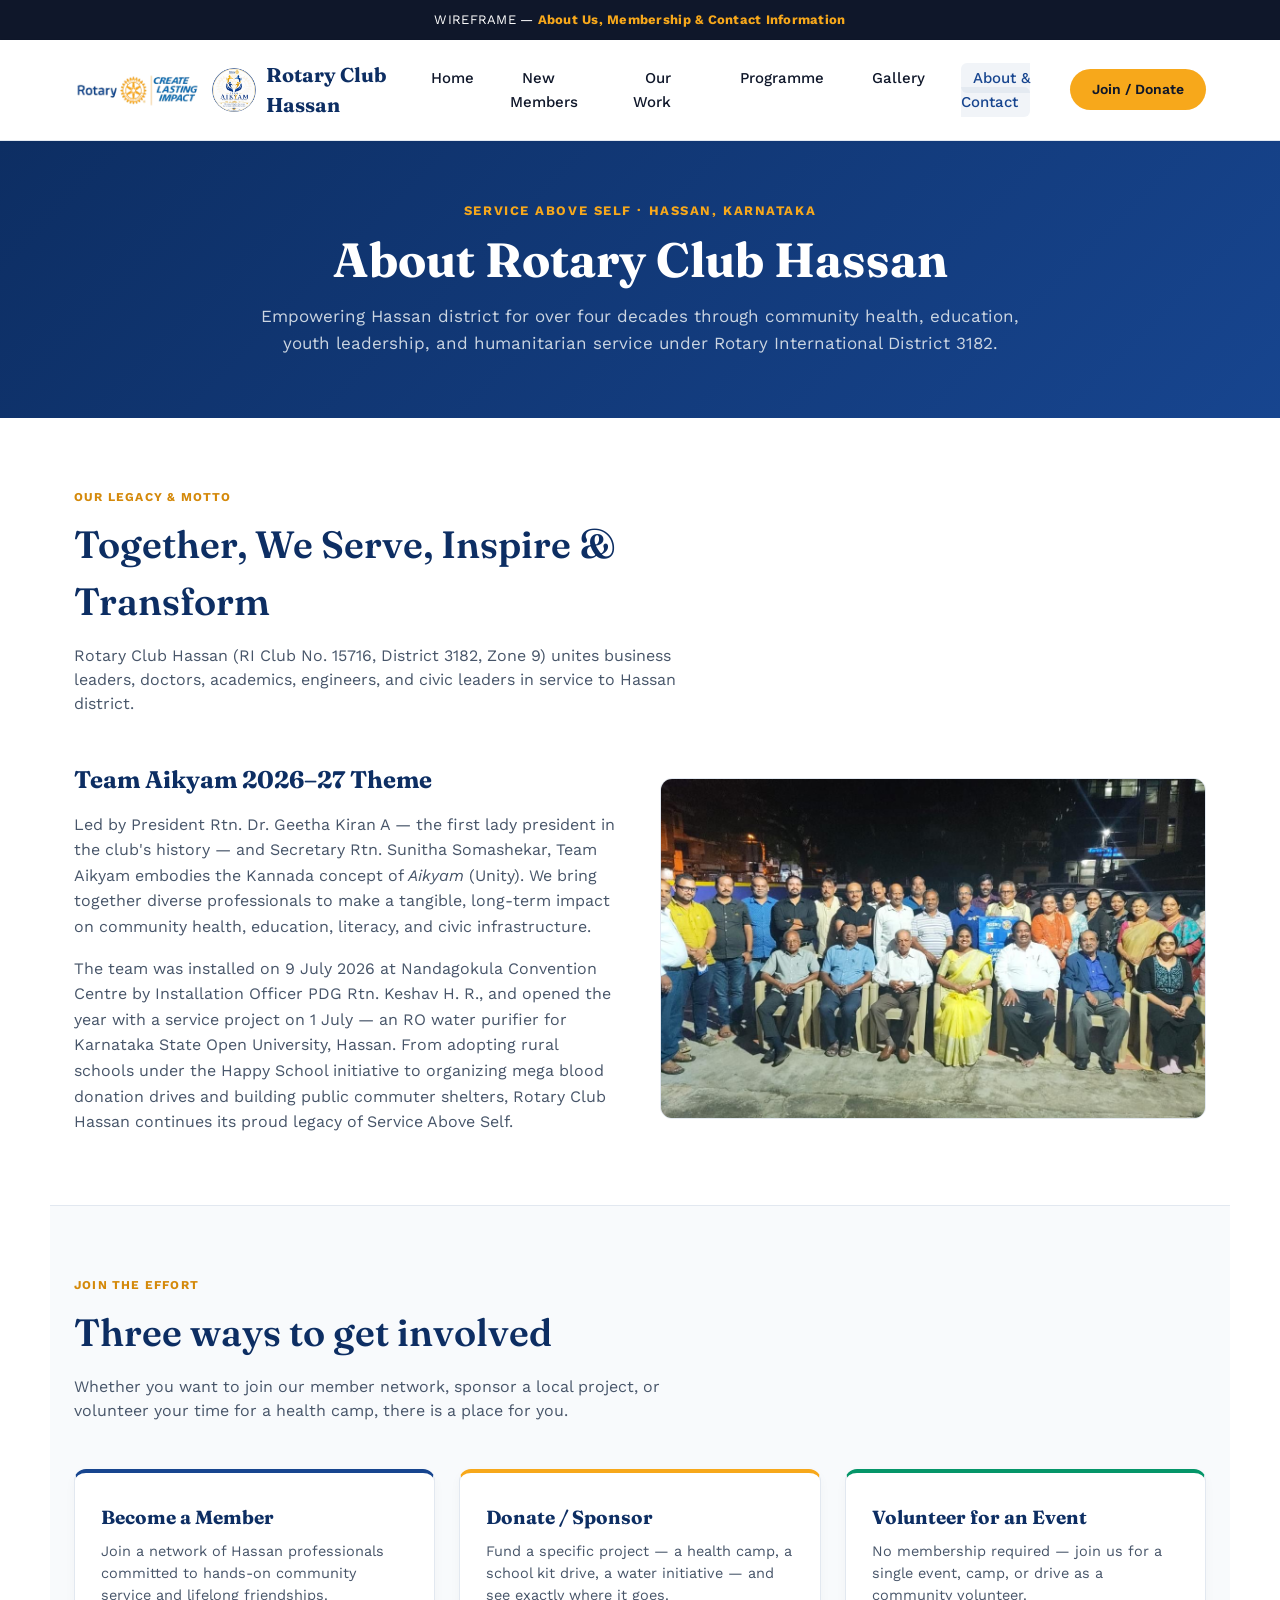
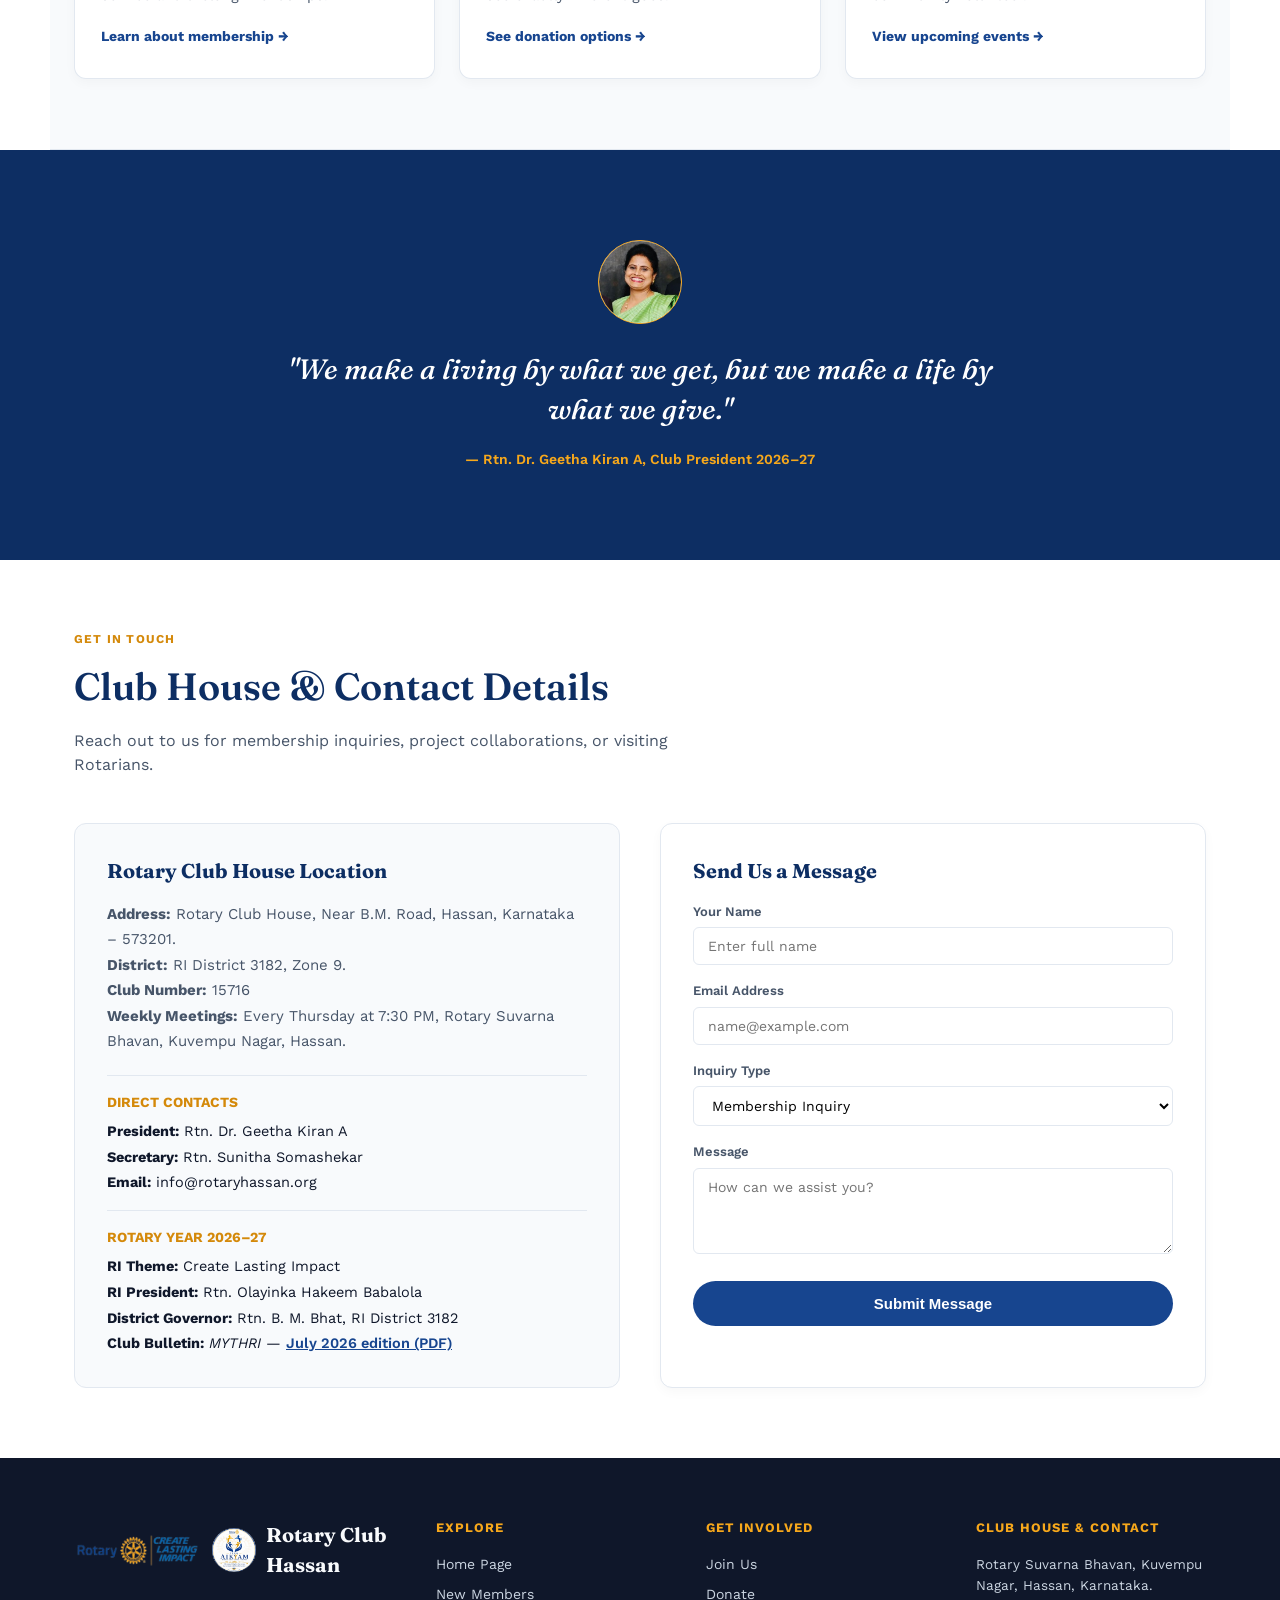
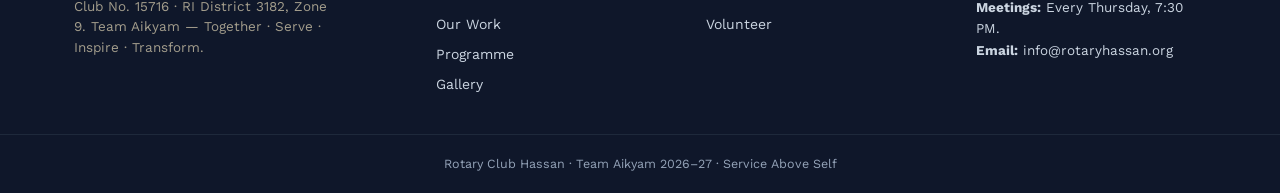
==== commit 93459b45: "updated all info" ====
--- a/about.html
+++ b/about.html
@@ -53,14 +53,14 @@
     <div>
       <h3 style="font-size:24px; color:var(--rotary-blue-dark); margin-bottom:14px;">Team Aikyam 2026–27 Theme</h3>
       <p style="font-size:16px; color:var(--ink-soft); line-height:1.6; margin-bottom:16px;">
-        Led by President Rtn. Dr. Geetha Kiran A and Secretary Rtn. Sunitha Somashekar, Team Aikyam embodies the Kannada concept of <em>Aikyam</em> (Unity). We bring together diverse professionals to make a tangible, long-term impact on community health, education, literacy, and civic infrastructure.
+        Led by President Rtn. Dr. Geetha Kiran A — the first lady president in the club's history — and Secretary Rtn. Sunitha Somashekar, Team Aikyam embodies the Kannada concept of <em>Aikyam</em> (Unity). We bring together diverse professionals to make a tangible, long-term impact on community health, education, literacy, and civic infrastructure.
       </p>
       <p style="font-size:16px; color:var(--ink-soft); line-height:1.6;">
-        From adopting rural schools under the Happy School initiative to organizing mega blood donation drives and building public commuter shelters, Rotary Club Hassan continues its proud legacy of Service Above Self.
-      </p>
-    </div>
-    <div class="photo-block" style="aspect-ratio:4/3; border-radius:12px;">
-      <img src="assets/hero/president_family.jpg" alt="Rotary Club Hassan Leadership">
+        The team was installed on 9 July 2026 at Nandagokula Convention Centre by Installation Officer PDG Rtn. Keshav H. R., and opened the year with a service project on 1 July — an RO water purifier for Karnataka State Open University, Hassan. From adopting rural schools under the Happy School initiative to organizing mega blood donation drives and building public commuter shelters, Rotary Club Hassan continues its proud legacy of Service Above Self.
+      </p>
+    </div>
+    <div class="photo-block" style="aspect-ratio:16/10; border-radius:12px;">
+      <img src="assets/july2026/classification_group.jpg" alt="Members of the Rotary Club of Hassan with the newly inducted members, July 2026">
     </div>
   </div>
 </section>
@@ -118,14 +118,22 @@
         <strong>Address:</strong> Rotary Club House, Near B.M. Road, Hassan, Karnataka – 573201.<br>
         <strong>District:</strong> RI District 3182, Zone 9.<br>
         <strong>Club Number:</strong> 15716<br>
-        <strong>Weekly Meetings:</strong> Every Thursday at 7:30 PM.
-      </p>
-      
+        <strong>Weekly Meetings:</strong> Every Thursday at 7:30 PM, Rotary Suvarna Bhavan, Kuvempu Nagar, Hassan.
+      </p>
+
       <div style="border-top:1px solid var(--line); padding-top:16px; margin-top:16px;">
         <h4 style="font-size:14px; text-transform:uppercase; color:var(--rotary-gold-dark); margin-bottom:8px;">Direct Contacts</h4>
         <p style="font-size:14.5px; color:var(--ink); margin-bottom:4px;"><strong>President:</strong> Rtn. Dr. Geetha Kiran A</p>
         <p style="font-size:14.5px; color:var(--ink); margin-bottom:4px;"><strong>Secretary:</strong> Rtn. Sunitha Somashekar</p>
         <p style="font-size:14.5px; color:var(--ink);"><strong>Email:</strong> info@rotaryhassan.org</p>
+      </div>
+
+      <div style="border-top:1px solid var(--line); padding-top:16px; margin-top:16px;">
+        <h4 style="font-size:14px; text-transform:uppercase; color:var(--rotary-gold-dark); margin-bottom:8px;">Rotary Year 2026–27</h4>
+        <p style="font-size:14.5px; color:var(--ink); margin-bottom:4px;"><strong>RI Theme:</strong> Create Lasting Impact</p>
+        <p style="font-size:14.5px; color:var(--ink); margin-bottom:4px;"><strong>RI President:</strong> Rtn. Olayinka Hakeem Babalola</p>
+        <p style="font-size:14.5px; color:var(--ink); margin-bottom:4px;"><strong>District Governor:</strong> Rtn. B. M. Bhat, RI District 3182</p>
+        <p style="font-size:14.5px; color:var(--ink);"><strong>Club Bulletin:</strong> <em>MYTHRI</em> — <a href="assets/bulletins/mythri-july-2026.pdf" target="_blank" rel="noopener" style="color:var(--rotary-blue); font-weight:600;">July 2026 edition (PDF)</a></p>
       </div>
     </div>
 
@@ -193,7 +201,7 @@
     <div>
       <h4>Club House &amp; Contact</h4>
       <p style="font-size:13.5px; color:#cbd5e1; line-height:1.6;">
-        Rotary Club House, Near B.M. Road, Hassan, Karnataka.<br>
+        Rotary Suvarna Bhavan, Kuvempu Nagar, Hassan, Karnataka.<br>
         <strong>Meetings:</strong> Every Thursday, 7:30 PM.<br>
         <strong>Email:</strong> info@rotaryhassan.org
       </p>
--- a/assets/css/style.css
+++ b/assets/css/style.css
@@ -135,7 +135,110 @@
   background: var(--rotary-gold-dark);
   color: #ffffff;
 }
-@media (max-width: 880px) { nav ul { display: none; } }
+/* ---------- EVENT ANNOUNCEMENT NOTIFICATION BANNER ---------- */
+.event-notification-banner {
+  background: linear-gradient(90deg, #0d2e63 0%, #17458f 60%, #0d2e63 100%);
+  color: #ffffff;
+  border-bottom: 2px solid var(--rotary-gold);
+  padding: 12px 24px;
+  box-shadow: 0 4px 12px rgba(15, 23, 42, 0.12);
+  position: relative;
+  z-index: 90;
+}
+
+.event-notification-inner {
+  max-width: 1180px;
+  margin: 0 auto;
+  display: flex;
+  align-items: center;
+  justify-content: space-between;
+  gap: 16px;
+  flex-wrap: wrap;
+}
+
+.notification-badge {
+  display: flex;
+  align-items: center;
+  gap: 8px;
+  background: rgba(247, 168, 27, 0.2);
+  border: 1px solid var(--rotary-gold);
+  color: var(--rotary-gold);
+  padding: 4px 12px;
+  border-radius: 20px;
+  font-size: 11.5px;
+  font-weight: 700;
+  letter-spacing: 0.08em;
+  text-transform: uppercase;
+  flex-shrink: 0;
+}
+
+.badge-dot-live {
+  width: 8px;
+  height: 8px;
+  background-color: #22c55e;
+  border-radius: 50%;
+  box-shadow: 0 0 0 0 rgba(34, 197, 94, 0.7);
+  animation: livePulse 1.8s infinite;
+}
+
+@keyframes livePulse {
+  0% { transform: scale(0.95); box-shadow: 0 0 0 0 rgba(34, 197, 94, 0.7); }
+  70% { transform: scale(1); box-shadow: 0 0 0 8px rgba(34, 197, 94, 0); }
+  100% { transform: scale(0.95); box-shadow: 0 0 0 0 rgba(34, 197, 94, 0); }
+}
+
+.notification-content {
+  display: flex;
+  align-items: center;
+  gap: 12px;
+  font-size: 14.5px;
+  flex-wrap: wrap;
+  flex-grow: 1;
+}
+
+.event-flag-icon {
+  font-size: 18px;
+}
+
+.notification-title {
+  font-weight: 700;
+  font-size: 15px;
+  color: #ffffff;
+}
+
+.notification-divider {
+  color: rgba(255, 255, 255, 0.4);
+  font-weight: bold;
+}
+
+.notification-detail {
+  color: var(--cream-soft);
+  font-size: 14px;
+}
+
+.notification-detail strong {
+  color: #ffffff;
+}
+
+.notification-link {
+  color: var(--rotary-gold);
+  font-weight: 700;
+  font-size: 13.5px;
+  text-decoration: none;
+  display: inline-flex;
+  align-items: center;
+  gap: 4px;
+  padding: 4px 12px;
+  border-radius: 16px;
+  background: rgba(255, 255, 255, 0.1);
+  transition: all 0.2s ease;
+  white-space: nowrap;
+}
+
+.notification-link:hover {
+  background: var(--rotary-gold);
+  color: var(--rotary-blue-dark);
+}
 
 /* ---------- HERO (HOMEPAGE) ---------- */
 .hero {
@@ -196,7 +299,7 @@
   background: var(--rotary-blue);
   color: #ffffff;
 }
-.hero-photo { aspect-ratio: 4/5; }
+.hero-photo { aspect-ratio: 16/10; }
 
 /* ---------- PAGE HERO BANNER (SUB-PAGES) ---------- */
 .page-hero {
@@ -302,7 +405,7 @@
 /* ---------- FILTER & SEARCH BAR ---------- */
 .filter-bar {
   display: flex; align-items: center; justify-content: space-between;
-  gap: 16px; flex-wrap: wrap; margin-bottom: 36px; background: #f8fafc;
+  gap: 16px; flex-wrap: wrap; margin-bottom: 20px; background: #f8fafc;
   padding: 16px 20px; border-radius: 12px; border: 1px solid var(--line);
 }
 .filter-tabs { display: flex; gap: 8px; flex-wrap: wrap; }
@@ -313,6 +416,102 @@
 }
 .filter-btn:hover, .filter-btn.active {
   background: var(--rotary-blue); color: #ffffff; border-color: var(--rotary-blue);
+}
+
+/* ---------- 12 MONTH BOXES GRID ---------- */
+.month-boxes-grid {
+  display: grid;
+  grid-template-columns: repeat(4, 1fr);
+  gap: 18px;
+  margin-bottom: 40px;
+}
+
+.month-box {
+  background: #ffffff;
+  border: 1px solid var(--line);
+  border-radius: 12px;
+  padding: 20px 18px;
+  cursor: pointer;
+  display: flex;
+  flex-direction: column;
+  justify-content: space-between;
+  transition: all 0.25s cubic-bezier(0.4, 0, 0.2, 1);
+  box-shadow: 0 2px 6px rgba(15, 23, 42, 0.03);
+  position: relative;
+  overflow: hidden;
+}
+
+.month-box::before {
+  content: '';
+  position: absolute;
+  top: 0;
+  left: 0;
+  right: 0;
+  height: 4px;
+  background: var(--line);
+  transition: background 0.2s ease;
+}
+
+.month-box:hover, .month-box.active {
+  transform: translateY(-4px);
+  box-shadow: 0 12px 24px rgba(23, 69, 143, 0.12);
+  border-color: var(--rotary-blue);
+}
+
+.month-box:hover::before, .month-box.active::before {
+  background: var(--rotary-gold);
+}
+
+.month-box.active {
+  background: #f8fafc;
+  border-color: var(--rotary-blue-dark);
+}
+
+.month-box-top {
+  display: flex;
+  align-items: center;
+  justify-content: space-between;
+  margin-bottom: 12px;
+}
+
+.month-num-badge {
+  font-size: 11px;
+  font-weight: 700;
+  color: var(--rotary-gold-dark);
+  background: rgba(247, 168, 27, 0.15);
+  padding: 3px 8px;
+  border-radius: 10px;
+  text-transform: uppercase;
+}
+
+.month-box h3 {
+  font-size: 18px;
+  color: var(--rotary-blue-dark);
+  font-weight: 700;
+  margin-bottom: 4px;
+}
+
+.month-box p {
+  font-size: 13px;
+  color: var(--ink-soft);
+  font-weight: 500;
+}
+
+.month-box-action {
+  font-size: 12.5px;
+  font-weight: 700;
+  color: var(--rotary-blue);
+  margin-top: 14px;
+  display: flex;
+  align-items: center;
+  gap: 4px;
+}
+
+@media (max-width: 900px) {
+  .month-boxes-grid { grid-template-columns: repeat(3, 1fr); }
+}
+@media (max-width: 600px) {
+  .month-boxes-grid { grid-template-columns: repeat(2, 1fr); }
 }
 .search-box {
   display: flex; align-items: center; gap: 8px; background: #ffffff;
@@ -404,6 +603,28 @@
 }
 .thumb-block:hover, .thumb-block.active {
   background: var(--rotary-blue-dark); color: #ffffff; border-style: solid;
+}
+
+/* Modal gallery when real photographs are available */
+.gallery-main-featured .featured-img { display: none; }
+.gallery-main-featured.has-photo {
+  position: relative; padding: 0; overflow: hidden;
+  border: 1px solid var(--line); background: #0f172a;
+}
+.gallery-main-featured.has-photo .featured-img {
+  display: block; width: 100%; height: 100%; object-fit: cover;
+}
+.gallery-main-featured.has-photo .featured-caption {
+  position: absolute; left: 0; right: 0; bottom: 0; text-align: left;
+  padding: 26px 14px 11px; color: #ffffff;
+  background: linear-gradient(rgba(13,46,99,0) 0%, rgba(13,46,99,0.85) 60%);
+}
+.thumb-block.has-photo {
+  padding: 0; overflow: hidden; border-style: solid; border-color: var(--line);
+}
+.thumb-block.has-photo img { width: 100%; height: 100%; object-fit: cover; display: block; }
+.thumb-block.has-photo.active, .thumb-block.has-photo:hover {
+  border-color: var(--rotary-blue); box-shadow: 0 0 0 2px var(--rotary-blue);
 }
 
 /* ---------- GET INVOLVED (3 paths) ---------- */
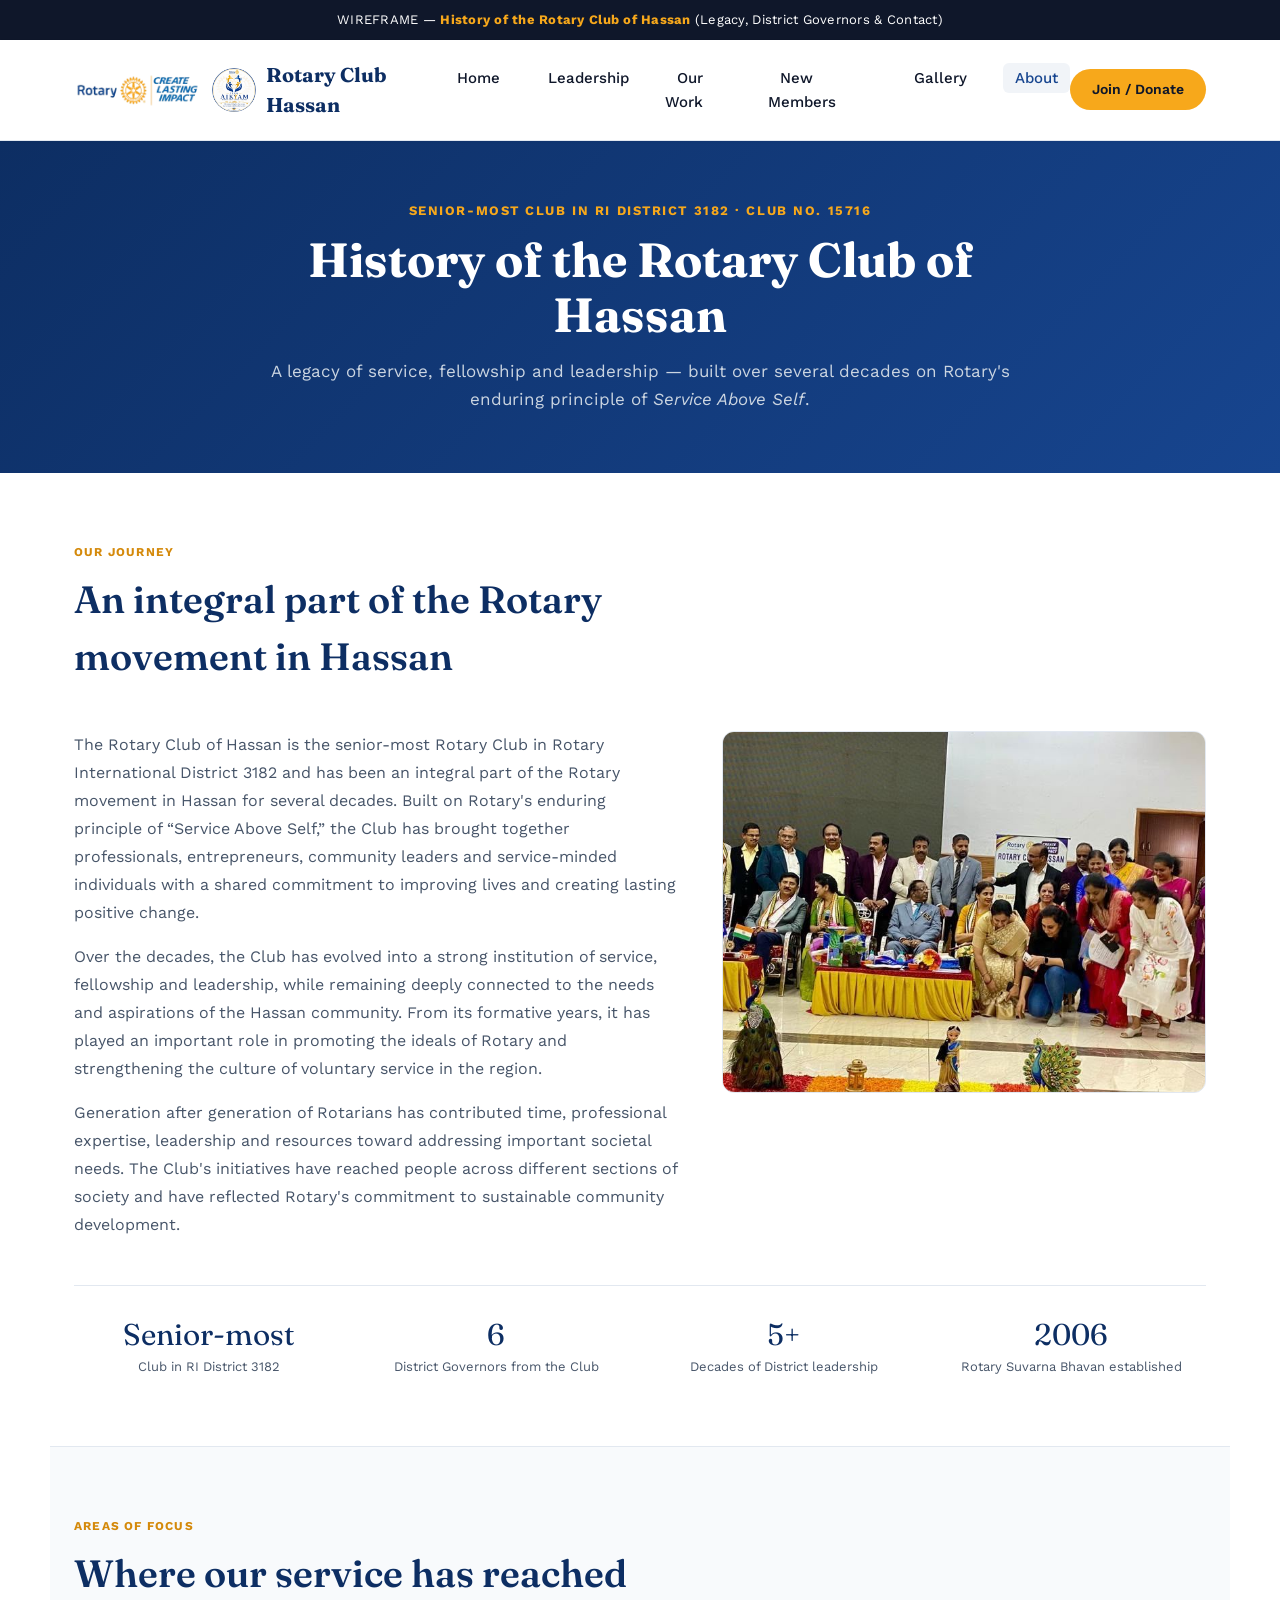
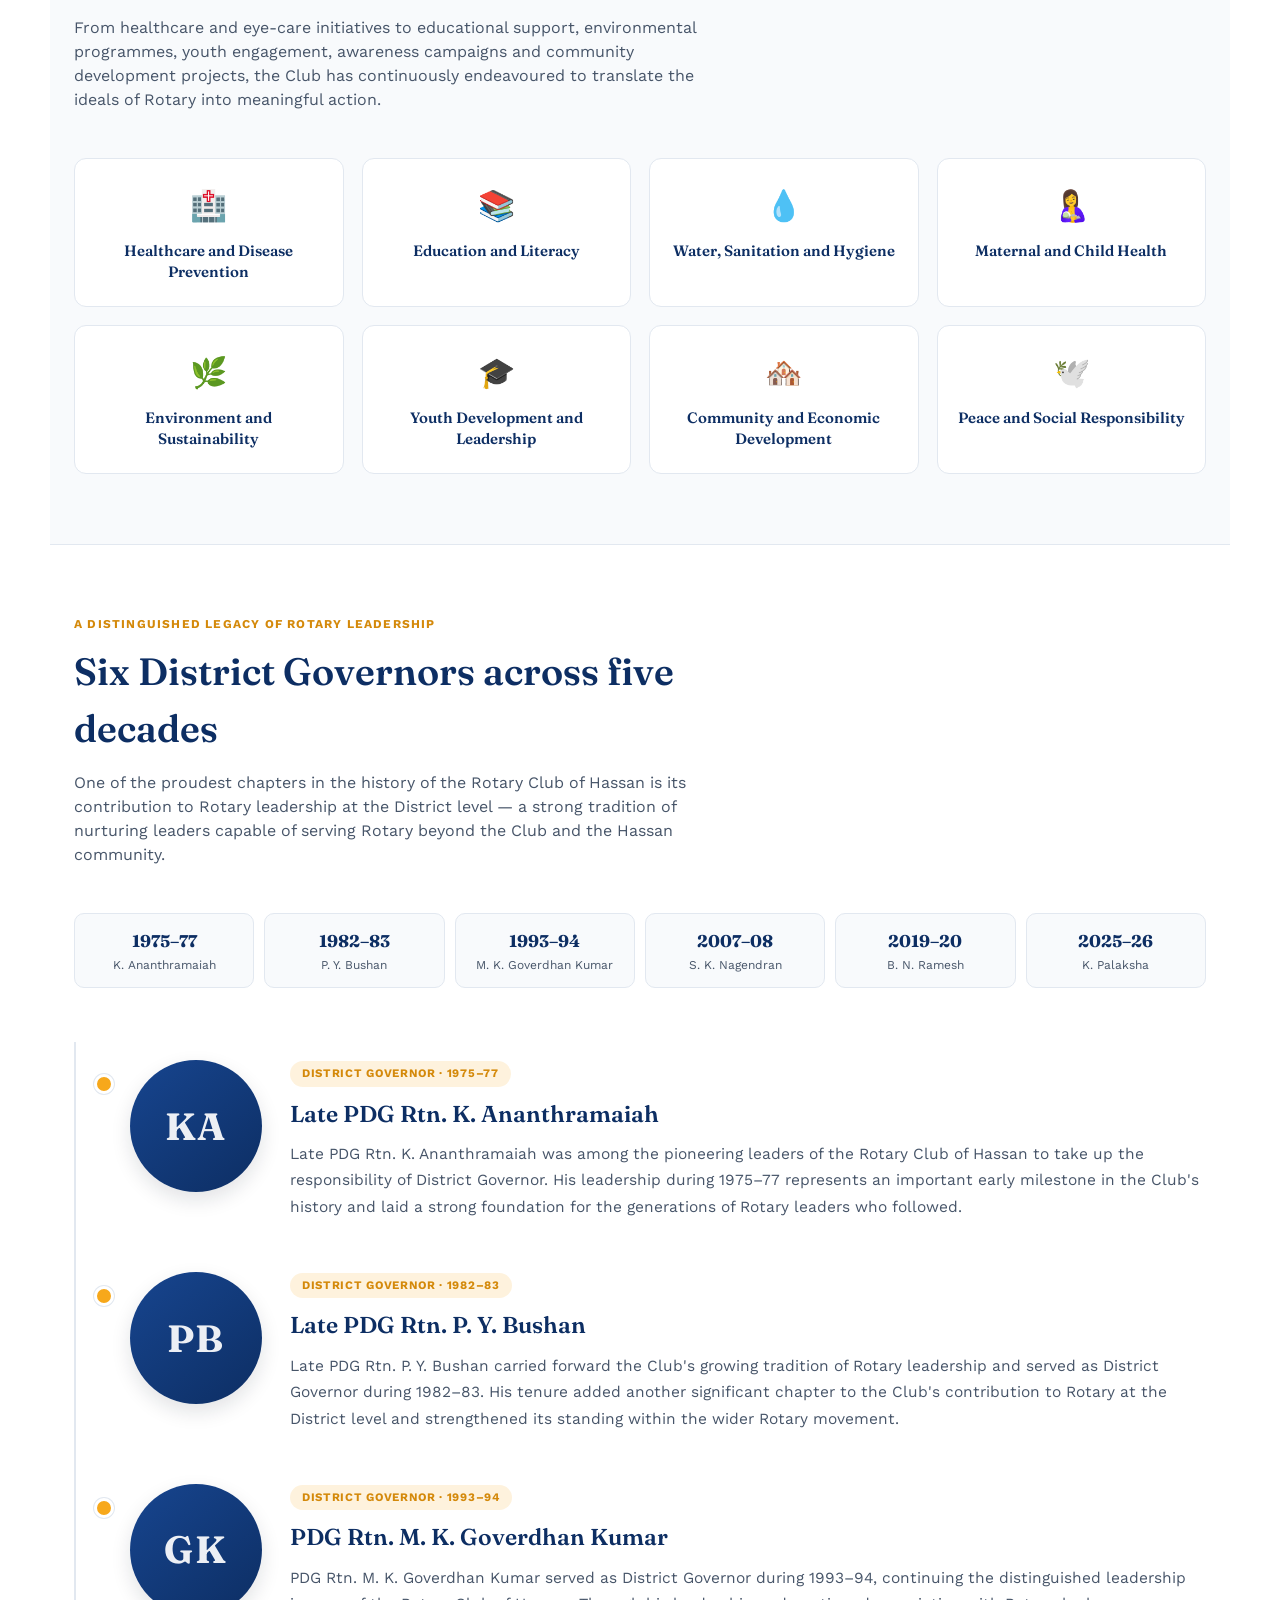
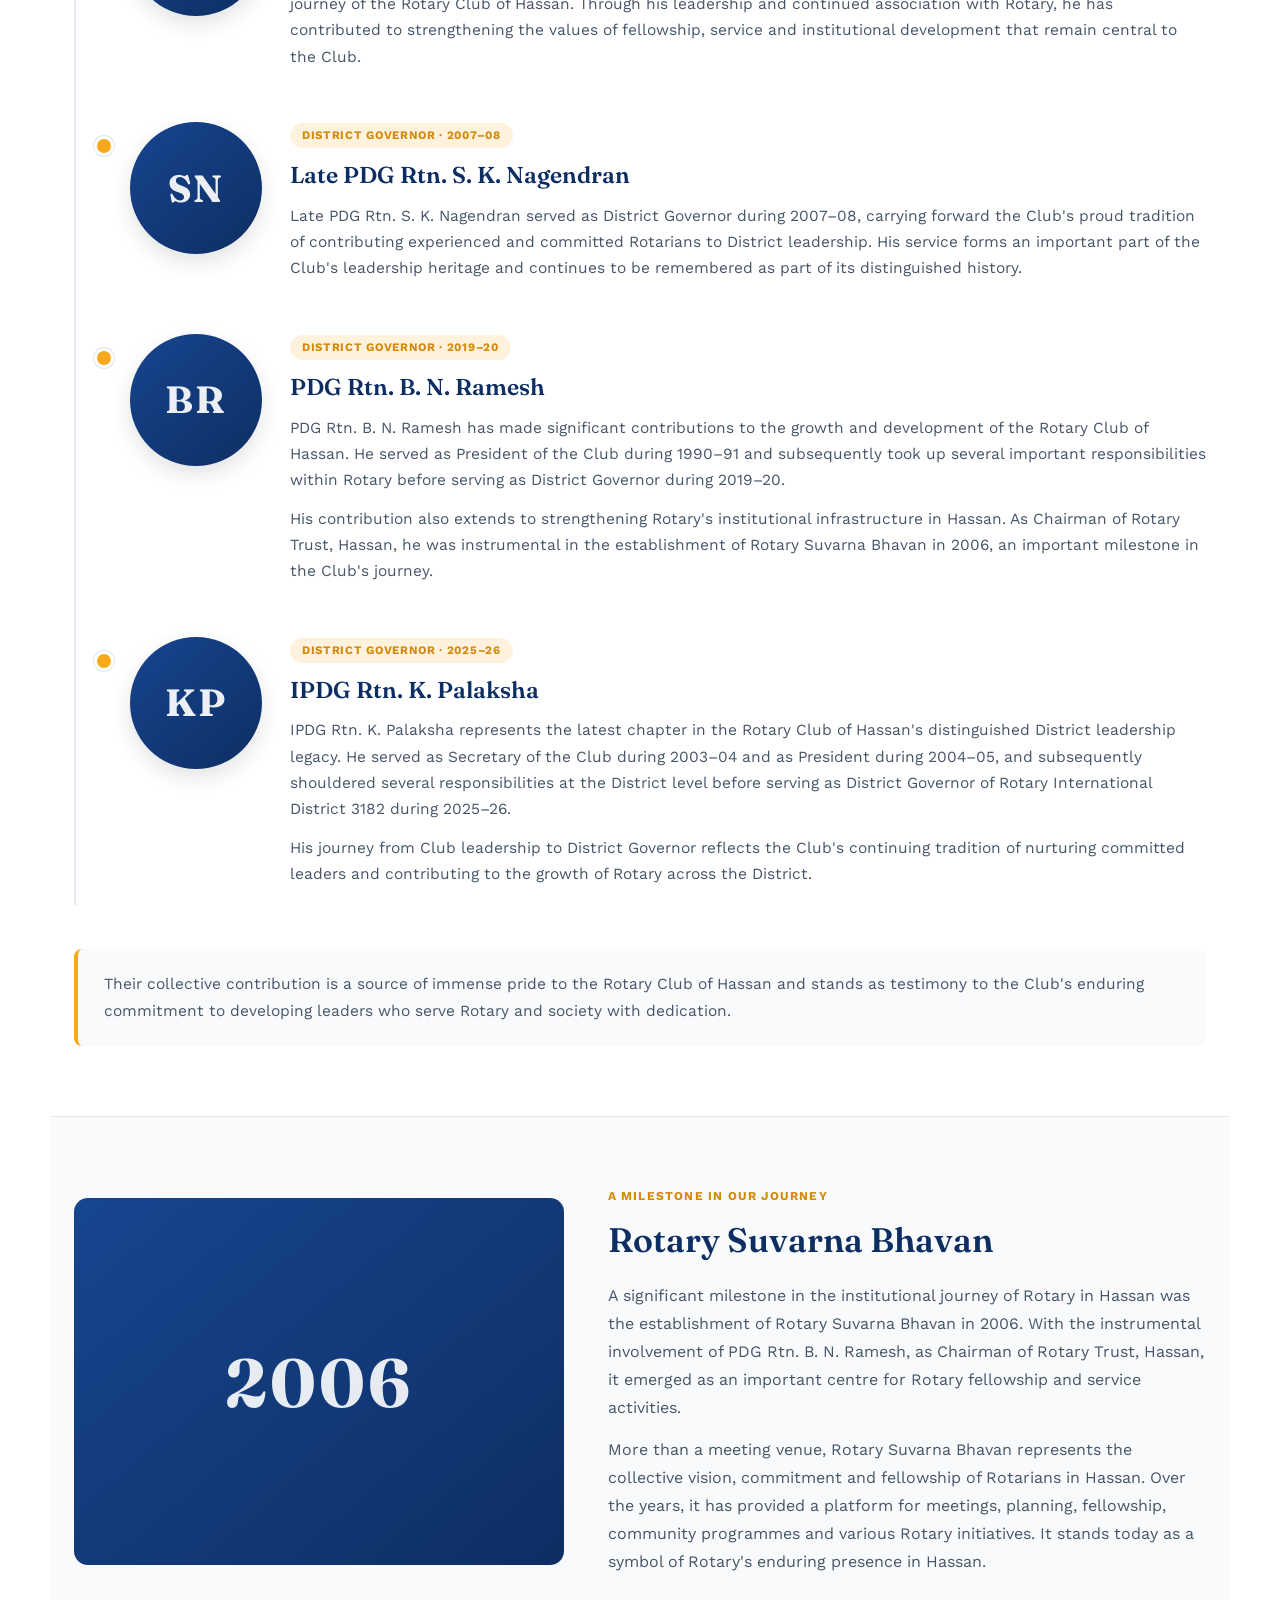
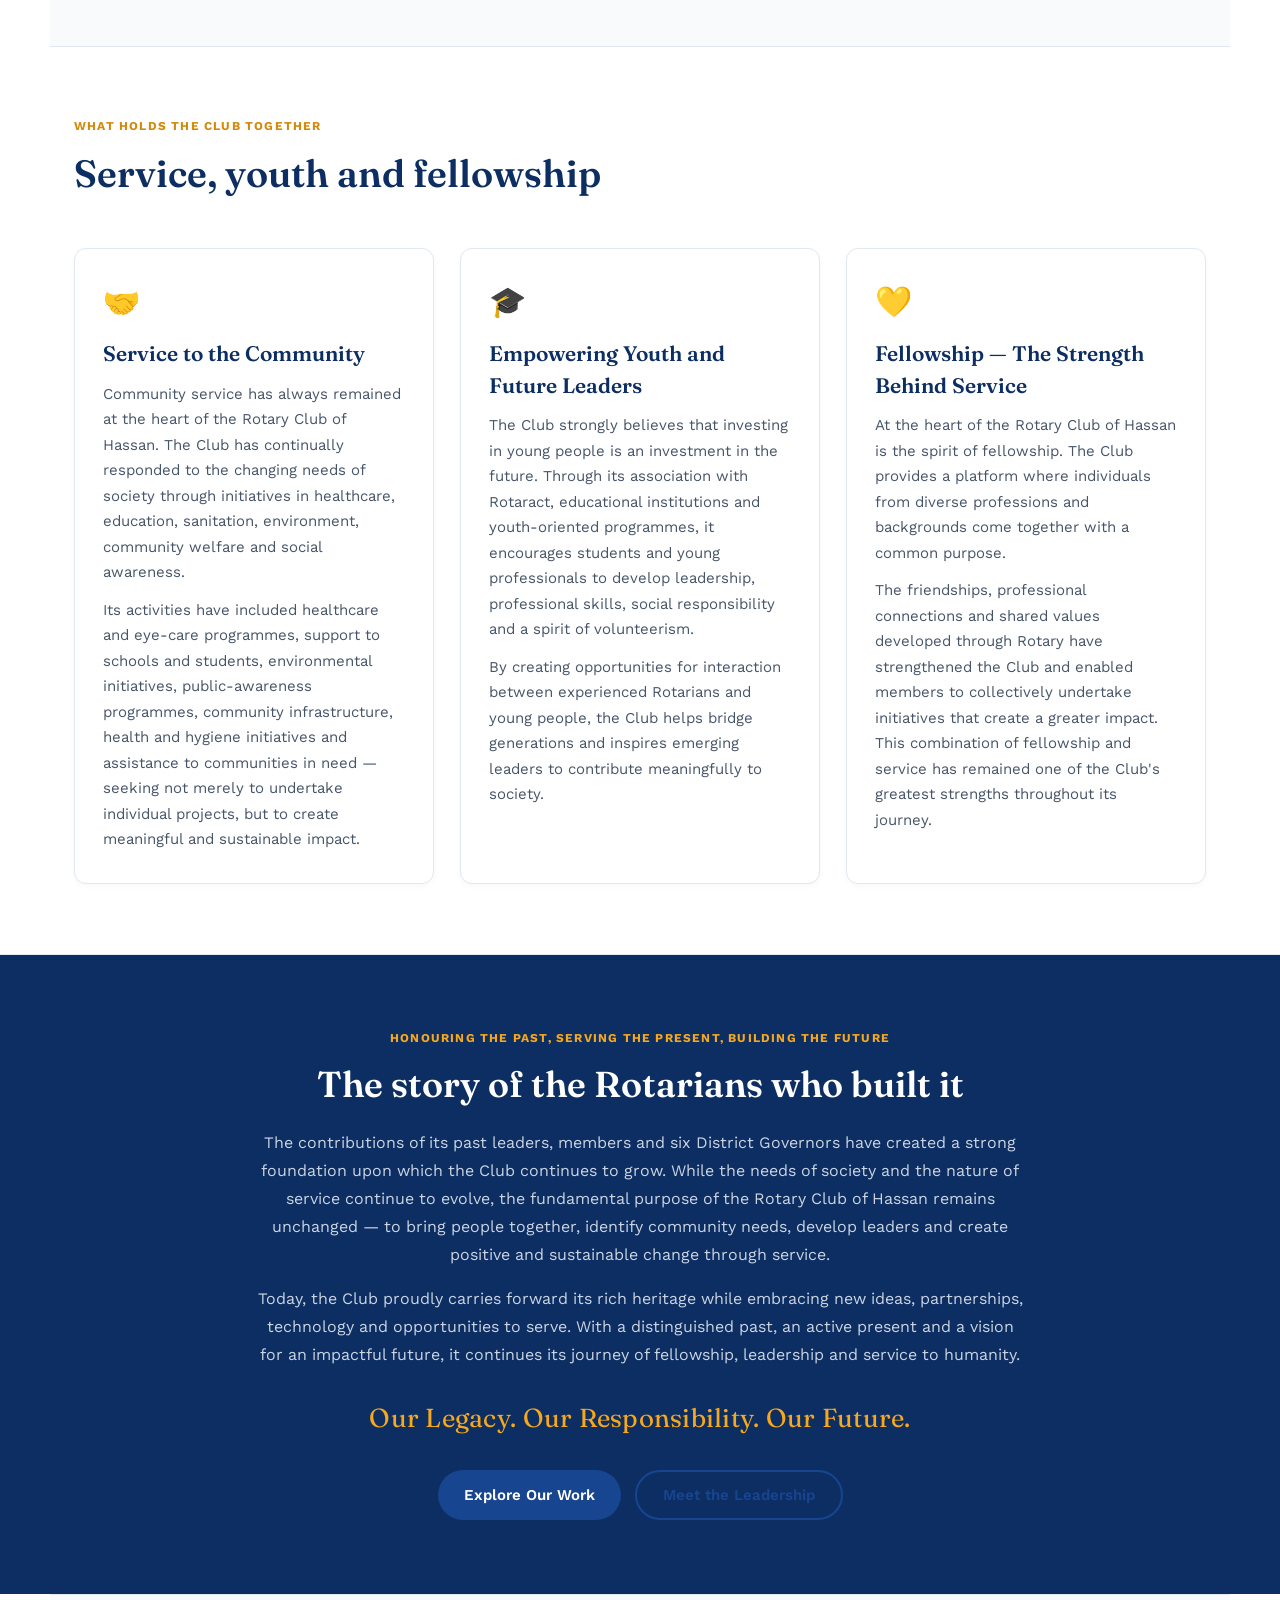
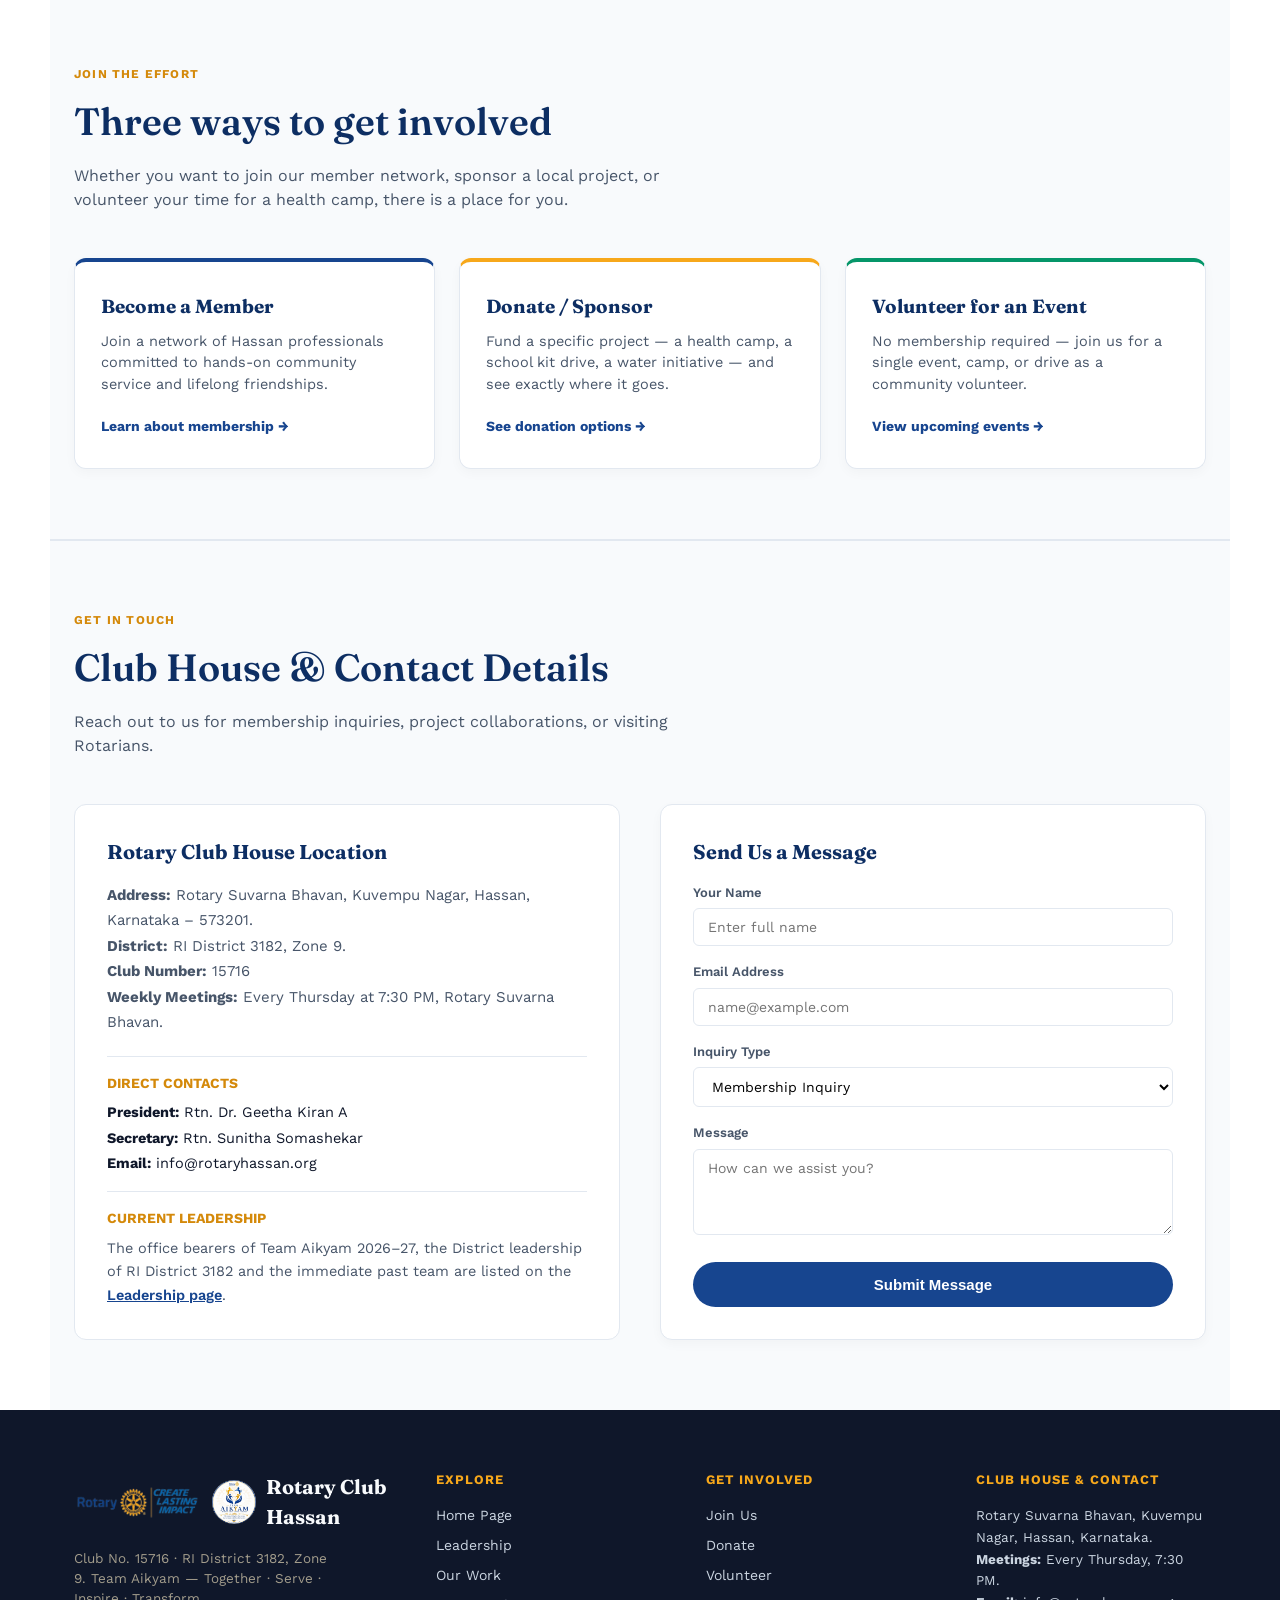
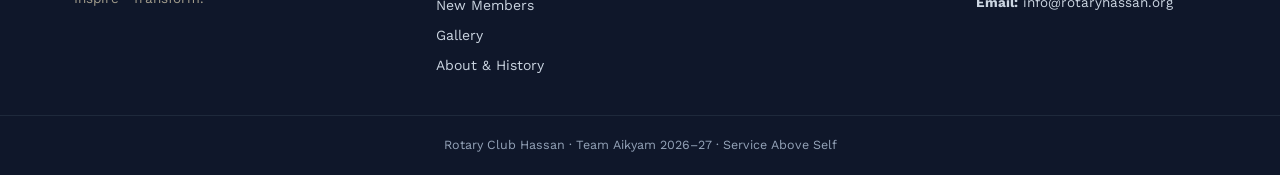
==== commit dfbd1668: "updated" ====
--- a/about.html
+++ b/about.html
@@ -3,12 +3,12 @@
 <head>
 <meta charset="UTF-8">
 <meta name="viewport" content="width=device-width, initial-scale=1.0">
-<title>About Us & Contact — Rotary Club Hassan</title>
+<title>About &amp; History — Rotary Club Hassan</title>
 <link rel="stylesheet" href="assets/css/style.css">
 </head>
 <body>
 
-<div class="wf-note">WIREFRAME — <strong>About Us, Membership &amp; Contact Information</strong></div>
+<div class="wf-note">WIREFRAME — <strong>History of the Rotary Club of Hassan</strong> (Legacy, District Governors &amp; Contact)</div>
 
 <!-- HEADER -->
 <header>
@@ -21,11 +21,11 @@
     <nav>
       <ul>
         <li><a href="index.html">Home</a></li>
+        <li><a href="leadership.html">Leadership</a></li>
+        <li><a href="work.html">Our Work</a></li>
         <li><a href="members.html">New Members</a></li>
-        <li><a href="work.html">Our Work</a></li>
-        <li><a href="events.html">Programme</a></li>
         <li><a href="gallery.html">Gallery</a></li>
-        <li><a href="about.html" class="active">About &amp; Contact</a></li>
+        <li><a href="about.html" class="active">About</a></li>
       </ul>
     </nav>
     <a class="btn-join" href="#involved">Join / Donate</a>
@@ -35,32 +35,215 @@
 <!-- PAGE HERO -->
 <section class="page-hero">
   <div class="page-hero-inner">
-    <div class="page-hero-eyebrow">Service Above Self · Hassan, Karnataka</div>
-    <h1>About Rotary Club Hassan</h1>
-    <p>Empowering Hassan district for over four decades through community health, education, youth leadership, and humanitarian service under Rotary International District 3182.</p>
-  </div>
-</section>
-
-<!-- OVERVIEW CONTENT -->
-<section class="block">
-  <div class="section-head">
-    <div class="section-eyebrow">Our Legacy &amp; Motto</div>
-    <h2>Together, We Serve, Inspire &amp; Transform</h2>
-    <p>Rotary Club Hassan (RI Club No. 15716, District 3182, Zone 9) unites business leaders, doctors, academics, engineers, and civic leaders in service to Hassan district.</p>
-  </div>
-
-  <div style="display:grid; grid-template-columns: 1fr 1fr; gap:40px; align-items:center;">
-    <div>
-      <h3 style="font-size:24px; color:var(--rotary-blue-dark); margin-bottom:14px;">Team Aikyam 2026–27 Theme</h3>
-      <p style="font-size:16px; color:var(--ink-soft); line-height:1.6; margin-bottom:16px;">
-        Led by President Rtn. Dr. Geetha Kiran A — the first lady president in the club's history — and Secretary Rtn. Sunitha Somashekar, Team Aikyam embodies the Kannada concept of <em>Aikyam</em> (Unity). We bring together diverse professionals to make a tangible, long-term impact on community health, education, literacy, and civic infrastructure.
-      </p>
-      <p style="font-size:16px; color:var(--ink-soft); line-height:1.6;">
-        The team was installed on 9 July 2026 at Nandagokula Convention Centre by Installation Officer PDG Rtn. Keshav H. R., and opened the year with a service project on 1 July — an RO water purifier for Karnataka State Open University, Hassan. From adopting rural schools under the Happy School initiative to organizing mega blood donation drives and building public commuter shelters, Rotary Club Hassan continues its proud legacy of Service Above Self.
-      </p>
-    </div>
-    <div class="photo-block" style="aspect-ratio:16/10; border-radius:12px;">
-      <img src="assets/july2026/classification_group.jpg" alt="Members of the Rotary Club of Hassan with the newly inducted members, July 2026">
+    <div class="page-hero-eyebrow">Senior-most club in RI District 3182 · Club No. 15716</div>
+    <h1>History of the Rotary Club of Hassan</h1>
+    <p>A legacy of service, fellowship and leadership — built over several decades on Rotary's enduring principle of <em>Service Above Self</em>.</p>
+  </div>
+</section>
+
+<!-- OUR JOURNEY -->
+<section class="block" id="journey">
+  <div class="section-head">
+    <div class="section-eyebrow">Our Journey</div>
+    <h2>An integral part of the Rotary movement in Hassan</h2>
+  </div>
+
+  <div class="history-intro">
+    <div>
+      <p>The Rotary Club of Hassan is the senior-most Rotary Club in Rotary International District 3182 and has been an integral part of the Rotary movement in Hassan for several decades. Built on Rotary's enduring principle of “Service Above Self,” the Club has brought together professionals, entrepreneurs, community leaders and service-minded individuals with a shared commitment to improving lives and creating lasting positive change.</p>
+
+      <p>Over the decades, the Club has evolved into a strong institution of service, fellowship and leadership, while remaining deeply connected to the needs and aspirations of the Hassan community. From its formative years, it has played an important role in promoting the ideals of Rotary and strengthening the culture of voluntary service in the region.</p>
+
+      <p>Generation after generation of Rotarians has contributed time, professional expertise, leadership and resources toward addressing important societal needs. The Club's initiatives have reached people across different sections of society and have reflected Rotary's commitment to sustainable community development.</p>
+    </div>
+    <div class="photo-block" style="aspect-ratio:4/3; border-radius:12px;">
+      <img src="assets/july2026/installation_group.jpg" alt="Rotarians, Anns and families of the Rotary Club of Hassan at the 2026–27 Installation Ceremony">
+    </div>
+  </div>
+
+  <div class="history-stats">
+    <div><div class="num">Senior-most</div><div class="label">Club in RI District 3182</div></div>
+    <div><div class="num">6</div><div class="label">District Governors from the Club</div></div>
+    <div><div class="num">5+</div><div class="label">Decades of District leadership</div></div>
+    <div><div class="num">2006</div><div class="label">Rotary Suvarna Bhavan established</div></div>
+  </div>
+</section>
+
+<!-- AREAS OF SERVICE -->
+<section class="block" id="focus" style="background:#f8fafc; border-top:1px solid var(--line); border-bottom:1px solid var(--line);">
+  <div class="section-head">
+    <div class="section-eyebrow">Areas of Focus</div>
+    <h2>Where our service has reached</h2>
+    <p>From healthcare and eye-care initiatives to educational support, environmental programmes, youth engagement, awareness campaigns and community development projects, the Club has continuously endeavoured to translate the ideals of Rotary into meaningful action.</p>
+  </div>
+
+  <div class="focus-grid">
+    <div class="focus-tile"><span class="focus-icon">🏥</span><h3>Healthcare and Disease Prevention</h3></div>
+    <div class="focus-tile"><span class="focus-icon">📚</span><h3>Education and Literacy</h3></div>
+    <div class="focus-tile"><span class="focus-icon">💧</span><h3>Water, Sanitation and Hygiene</h3></div>
+    <div class="focus-tile"><span class="focus-icon">🤱</span><h3>Maternal and Child Health</h3></div>
+    <div class="focus-tile"><span class="focus-icon">🌿</span><h3>Environment and Sustainability</h3></div>
+    <div class="focus-tile"><span class="focus-icon">🎓</span><h3>Youth Development and Leadership</h3></div>
+    <div class="focus-tile"><span class="focus-icon">🏘️</span><h3>Community and Economic Development</h3></div>
+    <div class="focus-tile"><span class="focus-icon">🕊️</span><h3>Peace and Social Responsibility</h3></div>
+  </div>
+</section>
+
+<!-- DISTRICT GOVERNORS -->
+<section class="block" id="governors">
+  <div class="section-head">
+    <div class="section-eyebrow">A Distinguished Legacy of Rotary Leadership</div>
+    <h2>Six District Governors across five decades</h2>
+    <p>One of the proudest chapters in the history of the Rotary Club of Hassan is its contribution to Rotary leadership at the District level — a strong tradition of nurturing leaders capable of serving Rotary beyond the Club and the Hassan community.</p>
+  </div>
+
+  <!-- Year rail: a compact index of the five-decade leadership timeline -->
+  <div class="dg-rail">
+    <a href="#dg-ananthramaiah"><strong>1975–77</strong><span>K. Ananthramaiah</span></a>
+    <a href="#dg-bushan"><strong>1982–83</strong><span>P. Y. Bushan</span></a>
+    <a href="#dg-goverdhan"><strong>1993–94</strong><span>M. K. Goverdhan Kumar</span></a>
+    <a href="#dg-nagendran"><strong>2007–08</strong><span>S. K. Nagendran</span></a>
+    <a href="#dg-ramesh"><strong>2019–20</strong><span>B. N. Ramesh</span></a>
+    <a href="#dg-palaksha"><strong>2025–26</strong><span>K. Palaksha</span></a>
+  </div>
+
+  <div class="dg-timeline">
+
+    <article class="dg-entry" id="dg-ananthramaiah">
+      <div class="dg-portrait">
+        <span class="dg-monogram">KA</span>
+        <img src="assets/leadership/governors/ananthramaiah.jpg" alt="Late PDG Rtn. K. Ananthramaiah" onerror="this.remove()">
+      </div>
+      <div class="dg-body">
+        <span class="dg-year">District Governor · 1975–77</span>
+        <h3>Late PDG Rtn. K. Ananthramaiah</h3>
+        <p>Late PDG Rtn. K. Ananthramaiah was among the pioneering leaders of the Rotary Club of Hassan to take up the responsibility of District Governor. His leadership during 1975–77 represents an important early milestone in the Club's history and laid a strong foundation for the generations of Rotary leaders who followed.</p>
+      </div>
+    </article>
+
+    <article class="dg-entry" id="dg-bushan">
+      <div class="dg-portrait">
+        <span class="dg-monogram">PB</span>
+        <img src="assets/leadership/governors/py-bushan.jpg" alt="Late PDG Rtn. P. Y. Bushan" onerror="this.remove()">
+      </div>
+      <div class="dg-body">
+        <span class="dg-year">District Governor · 1982–83</span>
+        <h3>Late PDG Rtn. P. Y. Bushan</h3>
+        <p>Late PDG Rtn. P. Y. Bushan carried forward the Club's growing tradition of Rotary leadership and served as District Governor during 1982–83. His tenure added another significant chapter to the Club's contribution to Rotary at the District level and strengthened its standing within the wider Rotary movement.</p>
+      </div>
+    </article>
+
+    <article class="dg-entry" id="dg-goverdhan">
+      <div class="dg-portrait">
+        <span class="dg-monogram">GK</span>
+        <img src="assets/leadership/governors/mkg-kumar.jpg" alt="PDG Rtn. M. K. Goverdhan Kumar" onerror="this.remove()">
+      </div>
+      <div class="dg-body">
+        <span class="dg-year">District Governor · 1993–94</span>
+        <h3>PDG Rtn. M. K. Goverdhan Kumar</h3>
+        <p>PDG Rtn. M. K. Goverdhan Kumar served as District Governor during 1993–94, continuing the distinguished leadership journey of the Rotary Club of Hassan. Through his leadership and continued association with Rotary, he has contributed to strengthening the values of fellowship, service and institutional development that remain central to the Club.</p>
+      </div>
+    </article>
+
+    <article class="dg-entry" id="dg-nagendran">
+      <div class="dg-portrait">
+        <span class="dg-monogram">SN</span>
+        <img src="assets/leadership/governors/sk-nagendran.jpg" alt="Late PDG Rtn. S. K. Nagendran" onerror="this.remove()">
+      </div>
+      <div class="dg-body">
+        <span class="dg-year">District Governor · 2007–08</span>
+        <h3>Late PDG Rtn. S. K. Nagendran</h3>
+        <p>Late PDG Rtn. S. K. Nagendran served as District Governor during 2007–08, carrying forward the Club's proud tradition of contributing experienced and committed Rotarians to District leadership. His service forms an important part of the Club's leadership heritage and continues to be remembered as part of its distinguished history.</p>
+      </div>
+    </article>
+
+    <article class="dg-entry" id="dg-ramesh">
+      <div class="dg-portrait">
+        <span class="dg-monogram">BR</span>
+        <img src="assets/leadership/governors/bn-ramesh.jpg" alt="PDG Rtn. B. N. Ramesh" onerror="this.remove()">
+      </div>
+      <div class="dg-body">
+        <span class="dg-year">District Governor · 2019–20</span>
+        <h3>PDG Rtn. B. N. Ramesh</h3>
+        <p>PDG Rtn. B. N. Ramesh has made significant contributions to the growth and development of the Rotary Club of Hassan. He served as President of the Club during 1990–91 and subsequently took up several important responsibilities within Rotary before serving as District Governor during 2019–20.</p>
+        <p>His contribution also extends to strengthening Rotary's institutional infrastructure in Hassan. As Chairman of Rotary Trust, Hassan, he was instrumental in the establishment of Rotary Suvarna Bhavan in 2006, an important milestone in the Club's journey.</p>
+      </div>
+    </article>
+
+    <article class="dg-entry" id="dg-palaksha">
+      <div class="dg-portrait">
+        <span class="dg-monogram">KP</span>
+        <img src="assets/leadership/governors/k-palaksha.jpg" alt="IPDG Rtn. K. Palaksha" onerror="this.remove()">
+      </div>
+      <div class="dg-body">
+        <span class="dg-year">District Governor · 2025–26</span>
+        <h3>IPDG Rtn. K. Palaksha</h3>
+        <p>IPDG Rtn. K. Palaksha represents the latest chapter in the Rotary Club of Hassan's distinguished District leadership legacy. He served as Secretary of the Club during 2003–04 and as President during 2004–05, and subsequently shouldered several responsibilities at the District level before serving as District Governor of Rotary International District 3182 during 2025–26.</p>
+        <p>His journey from Club leadership to District Governor reflects the Club's continuing tradition of nurturing committed leaders and contributing to the growth of Rotary across the District.</p>
+      </div>
+    </article>
+
+  </div>
+
+  <p class="dg-note">Their collective contribution is a source of immense pride to the Rotary Club of Hassan and stands as testimony to the Club's enduring commitment to developing leaders who serve Rotary and society with dedication.</p>
+</section>
+
+<!-- ROTARY SUVARNA BHAVAN -->
+<section class="block" id="bhavan" style="background:#f8fafc; border-top:1px solid var(--line); border-bottom:1px solid var(--line);">
+  <div class="milestone-band">
+    <div class="milestone-media">
+      <span class="milestone-year">2006</span>
+      <img src="assets/suvarna-bhavan.jpg" alt="Rotary Suvarna Bhavan, Kuvempu Nagar, Hassan" onerror="this.remove()">
+    </div>
+    <div class="milestone-body">
+      <div class="section-eyebrow">A Milestone in Our Journey</div>
+      <h2>Rotary Suvarna Bhavan</h2>
+      <p>A significant milestone in the institutional journey of Rotary in Hassan was the establishment of Rotary Suvarna Bhavan in 2006. With the instrumental involvement of PDG Rtn. B. N. Ramesh, as Chairman of Rotary Trust, Hassan, it emerged as an important centre for Rotary fellowship and service activities.</p>
+      <p>More than a meeting venue, Rotary Suvarna Bhavan represents the collective vision, commitment and fellowship of Rotarians in Hassan. Over the years, it has provided a platform for meetings, planning, fellowship, community programmes and various Rotary initiatives. It stands today as a symbol of Rotary's enduring presence in Hassan.</p>
+    </div>
+  </div>
+</section>
+
+<!-- THREE PILLARS -->
+<section class="block" id="pillars">
+  <div class="section-head">
+    <div class="section-eyebrow">What Holds The Club Together</div>
+    <h2>Service, youth and fellowship</h2>
+  </div>
+
+  <div class="pillar-grid">
+    <div class="pillar">
+      <span class="pillar-icon">🤝</span>
+      <h3>Service to the Community</h3>
+      <p>Community service has always remained at the heart of the Rotary Club of Hassan. The Club has continually responded to the changing needs of society through initiatives in healthcare, education, sanitation, environment, community welfare and social awareness.</p>
+      <p>Its activities have included healthcare and eye-care programmes, support to schools and students, environmental initiatives, public-awareness programmes, community infrastructure, health and hygiene initiatives and assistance to communities in need — seeking not merely to undertake individual projects, but to create meaningful and sustainable impact.</p>
+    </div>
+    <div class="pillar">
+      <span class="pillar-icon">🎓</span>
+      <h3>Empowering Youth and Future Leaders</h3>
+      <p>The Club strongly believes that investing in young people is an investment in the future. Through its association with Rotaract, educational institutions and youth-oriented programmes, it encourages students and young professionals to develop leadership, professional skills, social responsibility and a spirit of volunteerism.</p>
+      <p>By creating opportunities for interaction between experienced Rotarians and young people, the Club helps bridge generations and inspires emerging leaders to contribute meaningfully to society.</p>
+    </div>
+    <div class="pillar">
+      <span class="pillar-icon">💛</span>
+      <h3>Fellowship — The Strength Behind Service</h3>
+      <p>At the heart of the Rotary Club of Hassan is the spirit of fellowship. The Club provides a platform where individuals from diverse professions and backgrounds come together with a common purpose.</p>
+      <p>The friendships, professional connections and shared values developed through Rotary have strengthened the Club and enabled members to collectively undertake initiatives that create a greater impact. This combination of fellowship and service has remained one of the Club's greatest strengths throughout its journey.</p>
+    </div>
+  </div>
+</section>
+
+<!-- CLOSING LEGACY BAND -->
+<section class="legacy-band">
+  <div class="legacy-inner">
+    <div class="section-eyebrow" style="color:var(--rotary-gold);">Honouring the Past, Serving the Present, Building the Future</div>
+    <h2>The story of the Rotarians who built it</h2>
+    <p>The contributions of its past leaders, members and six District Governors have created a strong foundation upon which the Club continues to grow. While the needs of society and the nature of service continue to evolve, the fundamental purpose of the Rotary Club of Hassan remains unchanged — to bring people together, identify community needs, develop leaders and create positive and sustainable change through service.</p>
+    <p>Today, the Club proudly carries forward its rich heritage while embracing new ideas, partnerships, technology and opportunities to serve. With a distinguished past, an active present and a vision for an impactful future, it continues its journey of fellowship, leadership and service to humanity.</p>
+    <div class="legacy-motto">Our Legacy. Our Responsibility. Our Future.</div>
+    <div class="hero-ctas" style="justify-content:center;">
+      <a class="btn-primary" href="work.html">Explore Our Work</a>
+      <a class="btn-secondary" href="leadership.html">Meet the Leadership</a>
     </div>
   </div>
 </section>
@@ -86,24 +269,13 @@
     <div class="involved-card public">
       <h3>Volunteer for an Event</h3>
       <p>No membership required — join us for a single event, camp, or drive as a community volunteer.</p>
-      <a href="events.html">View upcoming events →</a>
-    </div>
-  </div>
-</section>
-
-<!-- TESTIMONIAL / VOICE -->
-<div class="voice">
-  <div class="voice-inner">
-    <div class="photo-block">
-      <img src="assets/leadership/geetha_kiran.jpg" alt="Rtn. Dr. Geetha Kiran A">
-    </div>
-    <blockquote>"We make a living by what we get, but we make a life by what we give."</blockquote>
-    <cite>— Rtn. Dr. Geetha Kiran A, Club President 2026–27</cite>
-  </div>
-</div>
+      <a href="work.html">View upcoming events →</a>
+    </div>
+  </div>
+</section>
 
 <!-- CONTACT & LOCATION -->
-<section class="block" id="contact">
+<section class="block" id="contact" style="background:#f8fafc; border-top:1px solid var(--line);">
   <div class="section-head">
     <div class="section-eyebrow">Get In Touch</div>
     <h2>Club House &amp; Contact Details</h2>
@@ -111,14 +283,14 @@
   </div>
 
   <div style="display:grid; grid-template-columns: 1fr 1fr; gap:40px;">
-    
-    <div style="background:#f8fafc; padding:32px; border-radius:12px; border:1px solid var(--line);">
+
+    <div style="background:#ffffff; padding:32px; border-radius:12px; border:1px solid var(--line);">
       <h3 style="font-size:20px; color:var(--rotary-blue-dark); margin-bottom:16px;">Rotary Club House Location</h3>
       <p style="font-size:15px; color:var(--ink-soft); line-height:1.7; margin-bottom:20px;">
-        <strong>Address:</strong> Rotary Club House, Near B.M. Road, Hassan, Karnataka – 573201.<br>
+        <strong>Address:</strong> Rotary Suvarna Bhavan, Kuvempu Nagar, Hassan, Karnataka – 573201.<br>
         <strong>District:</strong> RI District 3182, Zone 9.<br>
         <strong>Club Number:</strong> 15716<br>
-        <strong>Weekly Meetings:</strong> Every Thursday at 7:30 PM, Rotary Suvarna Bhavan, Kuvempu Nagar, Hassan.
+        <strong>Weekly Meetings:</strong> Every Thursday at 7:30 PM, Rotary Suvarna Bhavan.
       </p>
 
       <div style="border-top:1px solid var(--line); padding-top:16px; margin-top:16px;">
@@ -129,11 +301,8 @@
       </div>
 
       <div style="border-top:1px solid var(--line); padding-top:16px; margin-top:16px;">
-        <h4 style="font-size:14px; text-transform:uppercase; color:var(--rotary-gold-dark); margin-bottom:8px;">Rotary Year 2026–27</h4>
-        <p style="font-size:14.5px; color:var(--ink); margin-bottom:4px;"><strong>RI Theme:</strong> Create Lasting Impact</p>
-        <p style="font-size:14.5px; color:var(--ink); margin-bottom:4px;"><strong>RI President:</strong> Rtn. Olayinka Hakeem Babalola</p>
-        <p style="font-size:14.5px; color:var(--ink); margin-bottom:4px;"><strong>District Governor:</strong> Rtn. B. M. Bhat, RI District 3182</p>
-        <p style="font-size:14.5px; color:var(--ink);"><strong>Club Bulletin:</strong> <em>MYTHRI</em> — <a href="assets/bulletins/mythri-july-2026.pdf" target="_blank" rel="noopener" style="color:var(--rotary-blue); font-weight:600;">July 2026 edition (PDF)</a></p>
+        <h4 style="font-size:14px; text-transform:uppercase; color:var(--rotary-gold-dark); margin-bottom:8px;">Current Leadership</h4>
+        <p style="font-size:14.5px; color:var(--ink-soft); line-height:1.6;">The office bearers of Team Aikyam 2026–27, the District leadership of RI District 3182 and the immediate past team are listed on the <a href="leadership.html" style="color:var(--rotary-blue); font-weight:600;">Leadership page</a>.</p>
       </div>
     </div>
 
@@ -184,10 +353,11 @@
       <h4>Explore</h4>
       <ul>
         <li><a href="index.html">Home Page</a></li>
+        <li><a href="leadership.html">Leadership</a></li>
+        <li><a href="work.html">Our Work</a></li>
         <li><a href="members.html">New Members</a></li>
-        <li><a href="work.html">Our Work</a></li>
-        <li><a href="events.html">Programme</a></li>
         <li><a href="gallery.html">Gallery</a></li>
+        <li><a href="about.html">About &amp; History</a></li>
       </ul>
     </div>
     <div>
--- a/assets/css/style.css
+++ b/assets/css/style.css
@@ -971,3 +971,355 @@
 @media (max-width: 860px) {
   .explore-grid { grid-template-columns: 1fr; }
 }
+
+/* [hidden] must beat the display rules on .work-grid / .month-pager,
+   which month.html toggles while it decides what to render. */
+[hidden] { display: none !important; }
+
+/* ---------- NAV FIT (6 links + logo + button) ---------- */
+@media (max-width: 1080px) {
+  nav ul { gap: 10px; }
+  nav a { padding: 6px 8px; font-size: 14.5px; }
+  .logo { font-size: 18px; }
+  .logo-wheel { height: 52px; }
+}
+@media (max-width: 880px) {
+  .nav-wrap { flex-wrap: wrap; justify-content: center; gap: 12px; }
+  nav { order: 3; width: 100%; }
+  nav ul { justify-content: center; flex-wrap: wrap; }
+}
+
+/* ---------- MONTH CALENDAR EXTRAS (work.html) ---------- */
+a.month-box { text-decoration: none; color: inherit; }
+.month-box h3 .month-year {
+  font-size: 13px; font-weight: 600; color: var(--ink-soft);
+}
+.month-status-chip {
+  align-self: flex-start; margin-top: 10px;
+  font-size: 11px; font-weight: 700; letter-spacing: 0.05em; text-transform: uppercase;
+  padding: 3px 10px; border-radius: 20px;
+}
+.month-status-chip.completed { background: rgba(23, 69, 143, 0.1); color: var(--rotary-blue-dark); }
+.month-status-chip.planned { background: #edf2f7; color: var(--ink-soft); }
+.month-box.completed::before { background: var(--rotary-gold); }
+
+.year-glance {
+  margin-top: 46px; display: grid; grid-template-columns: repeat(4, 1fr); gap: 18px;
+  background: #f8fafc; border: 1px solid var(--line); border-radius: 12px;
+  padding: 26px 24px; text-align: center;
+}
+.year-glance .num {
+  font-family: 'Fraunces', serif; font-size: 30px; color: var(--rotary-blue-dark);
+}
+.year-glance .label { font-size: 13px; color: var(--ink-soft); margin-top: 4px; }
+@media (max-width: 700px) { .year-glance { grid-template-columns: repeat(2, 1fr); } }
+
+/* ---------- MONTH EVENTS PAGE (month.html) ---------- */
+.back-bar { max-width: 1180px; margin: 0 auto; padding: 18px 24px 0; }
+.back-link {
+  display: inline-flex; align-items: center; gap: 8px;
+  font-size: 14px; font-weight: 700; color: var(--rotary-blue);
+  text-decoration: none; padding: 8px 16px 8px 12px;
+  border: 1px solid var(--line); border-radius: 30px; background: #ffffff;
+  transition: background 0.2s ease, border-color 0.2s ease, gap 0.2s ease;
+}
+.back-link:hover { background: #f8fafc; border-color: var(--rotary-blue); gap: 12px; }
+
+.month-hero-meta { display: flex; gap: 10px; flex-wrap: wrap; margin-top: 18px; }
+.month-hero-meta .month-status-chip { margin: 0; }
+.month-hero-meta .month-status-chip.completed { background: var(--rotary-gold); color: var(--ink); }
+.month-hero-meta .month-status-chip.planned { background: rgba(255,255,255,0.14); color: #e2e8f0; }
+.month-count-chip {
+  font-size: 11px; font-weight: 700; letter-spacing: 0.05em; text-transform: uppercase;
+  padding: 3px 10px; border-radius: 20px;
+  background: rgba(255,255,255,0.14); color: #e2e8f0;
+}
+.card-date-badge {
+  font-size: 11.5px; font-weight: 700; color: var(--rotary-blue-dark);
+  background: #edf2f7; padding: 2px 8px; border-radius: 10px; white-space: nowrap;
+}
+
+.month-empty {
+  text-align: center; background: #f8fafc; border: 1px solid var(--line);
+  border-radius: 12px; padding: 54px 24px;
+}
+.month-empty h2 { font-size: 26px; color: var(--rotary-blue-dark); margin-bottom: 10px; }
+.month-empty p { color: var(--ink-soft); font-size: 15.5px; max-width: 52ch; margin: 0 auto 22px; }
+.month-empty-links {
+  display: flex; flex-wrap: wrap; gap: 8px; justify-content: center; margin-bottom: 26px;
+}
+.month-empty-links a {
+  font-size: 13.5px; font-weight: 600; color: var(--rotary-blue);
+  background: #ffffff; border: 1px solid var(--line); border-radius: 20px;
+  padding: 7px 14px; text-decoration: none; transition: all 0.2s ease;
+}
+.month-empty-links a:hover {
+  background: var(--rotary-blue); color: #ffffff; border-color: var(--rotary-blue);
+}
+
+.month-pager {
+  margin-top: 46px; padding-top: 26px; border-top: 1px solid var(--line);
+  display: flex; align-items: center; justify-content: space-between; gap: 16px; flex-wrap: wrap;
+}
+.month-pager-link { text-decoration: none; display: block; }
+.month-pager-link.align-right { text-align: right; }
+.month-pager-dir {
+  display: block; font-size: 12px; font-weight: 700; letter-spacing: 0.06em;
+  text-transform: uppercase; color: var(--rotary-gold-dark);
+}
+.month-pager-name {
+  display: block; font-family: 'Fraunces', serif; font-size: 19px;
+  color: var(--rotary-blue-dark); margin-top: 3px;
+}
+.month-pager-link:hover .month-pager-name { color: var(--rotary-blue); }
+
+/* ---------- HISTORY / ABOUT PAGE ---------- */
+.history-intro {
+  display: grid; grid-template-columns: 1.25fr 1fr; gap: 44px; align-items: start;
+}
+.history-intro p {
+  font-size: 16px; color: var(--ink-soft); line-height: 1.75; margin-bottom: 16px;
+}
+.history-intro p:last-child { margin-bottom: 0; }
+
+.history-stats {
+  margin-top: 46px; display: grid; grid-template-columns: repeat(4, 1fr); gap: 18px;
+  border-top: 1px solid var(--line); padding-top: 32px; text-align: center;
+}
+.history-stats .num {
+  font-family: 'Fraunces', serif; font-size: 30px; color: var(--rotary-blue-dark); line-height: 1.1;
+}
+.history-stats .label { font-size: 13px; color: var(--ink-soft); margin-top: 6px; }
+
+.focus-grid { display: grid; grid-template-columns: repeat(4, 1fr); gap: 18px; }
+.focus-tile {
+  background: #ffffff; border: 1px solid var(--line); border-radius: 12px;
+  padding: 24px 20px; text-align: center;
+  transition: transform 0.25s ease, box-shadow 0.25s ease, border-color 0.25s ease;
+}
+.focus-tile:hover {
+  transform: translateY(-4px); border-color: var(--rotary-blue);
+  box-shadow: 0 12px 24px rgba(23, 69, 143, 0.1);
+}
+.focus-icon { font-size: 30px; display: block; margin-bottom: 12px; }
+.focus-tile h3 {
+  font-size: 15px; font-weight: 600; color: var(--rotary-blue-dark); line-height: 1.4;
+}
+
+/* District Governor rail + timeline */
+.dg-rail {
+  display: grid; grid-template-columns: repeat(6, 1fr); gap: 10px; margin-bottom: 46px;
+}
+.dg-rail a {
+  display: block; text-decoration: none; text-align: center;
+  background: #f8fafc; border: 1px solid var(--line); border-radius: 10px;
+  padding: 14px 10px; transition: all 0.2s ease;
+}
+.dg-rail a strong {
+  display: block; font-family: 'Fraunces', serif; font-size: 17px; color: var(--rotary-blue-dark);
+}
+.dg-rail a span {
+  display: block; font-size: 12px; color: var(--ink-soft); margin-top: 4px; line-height: 1.3;
+}
+.dg-rail a:hover {
+  background: #ffffff; border-color: var(--rotary-blue);
+  box-shadow: 0 8px 18px rgba(23, 69, 143, 0.1); transform: translateY(-3px);
+}
+
+.dg-timeline { position: relative; padding-left: 26px; }
+.dg-timeline::before {
+  content: ''; position: absolute; left: 0; top: 8px; bottom: 8px;
+  width: 2px; background: var(--line);
+}
+.dg-entry {
+  position: relative; display: grid; grid-template-columns: 132px 1fr; gap: 28px;
+  align-items: start; padding: 26px 0 26px 30px; scroll-margin-top: 120px;
+}
+.dg-entry::before {
+  content: ''; position: absolute; left: -6px; top: 40px;
+  width: 14px; height: 14px; border-radius: 50%;
+  background: var(--rotary-gold); border: 3px solid #ffffff;
+  box-shadow: 0 0 0 1px var(--line);
+}
+.dg-portrait {
+  position: relative; width: 132px; height: 132px; border-radius: 50%;
+  background: linear-gradient(140deg, var(--rotary-blue) 0%, var(--rotary-blue-dark) 100%);
+  overflow: hidden; flex-shrink: 0;
+  box-shadow: 0 8px 20px rgba(15, 23, 42, 0.12);
+}
+.dg-monogram {
+  position: absolute; inset: 0; display: flex; align-items: center; justify-content: center;
+  font-family: 'Fraunces', serif; font-size: 38px; font-weight: 700;
+  color: rgba(255, 255, 255, 0.92); letter-spacing: 0.04em;
+}
+/* The portrait image sits over the monogram; if the file is missing it removes
+   itself (onerror) and the initials medallion shows through. */
+.dg-portrait img {
+  position: absolute; inset: 0; width: 100%; height: 100%;
+  object-fit: cover; display: block;
+}
+.dg-year {
+  display: inline-block; font-size: 11.5px; font-weight: 700; letter-spacing: 0.06em;
+  text-transform: uppercase; color: var(--rotary-gold-dark);
+  background: rgba(247, 168, 27, 0.15); padding: 4px 12px; border-radius: 20px;
+  margin-bottom: 10px;
+}
+.dg-body h3 {
+  font-family: 'Fraunces', serif; font-size: 23px; color: var(--rotary-blue-dark);
+  font-weight: 600; margin-bottom: 10px;
+}
+.dg-body p {
+  font-size: 15.5px; color: var(--ink-soft); line-height: 1.7; margin-bottom: 12px;
+}
+.dg-body p:last-child { margin-bottom: 0; }
+.dg-note {
+  margin-top: 36px; padding: 22px 26px; background: #f8fafc;
+  border-left: 4px solid var(--rotary-gold); border-radius: 8px;
+  font-size: 15.5px; color: var(--ink-soft); line-height: 1.7;
+}
+
+/* Suvarna Bhavan milestone */
+.milestone-band {
+  display: grid; grid-template-columns: 0.9fr 1.1fr; gap: 44px; align-items: center;
+}
+.milestone-media {
+  position: relative; aspect-ratio: 4/3; border-radius: 14px; overflow: hidden;
+  background: linear-gradient(140deg, var(--rotary-blue) 0%, var(--rotary-blue-dark) 100%);
+  display: flex; align-items: center; justify-content: center;
+}
+.milestone-year {
+  font-family: 'Fraunces', serif; font-size: 68px; font-weight: 700;
+  color: rgba(255, 255, 255, 0.9); letter-spacing: 0.04em;
+}
+.milestone-media img {
+  position: absolute; inset: 0; width: 100%; height: 100%; object-fit: cover; display: block;
+}
+.milestone-body h2 {
+  font-size: clamp(26px, 3.2vw, 34px); color: var(--rotary-blue-dark);
+  font-weight: 600; margin-bottom: 16px;
+}
+.milestone-body p {
+  font-size: 16px; color: var(--ink-soft); line-height: 1.75; margin-bottom: 14px;
+}
+.milestone-body p:last-child { margin-bottom: 0; }
+
+/* Three pillars */
+.pillar-grid { display: grid; grid-template-columns: repeat(3, 1fr); gap: 26px; }
+.pillar {
+  background: #ffffff; border: 1px solid var(--line); border-radius: 12px;
+  padding: 30px 28px; box-shadow: 0 2px 6px rgba(15, 23, 42, 0.03);
+}
+.pillar-icon { font-size: 30px; display: block; margin-bottom: 14px; }
+.pillar h3 {
+  font-family: 'Fraunces', serif; font-size: 21px; color: var(--rotary-blue-dark);
+  font-weight: 600; margin-bottom: 12px;
+}
+.pillar p { font-size: 15px; color: var(--ink-soft); line-height: 1.7; margin-bottom: 12px; }
+.pillar p:last-child { margin-bottom: 0; }
+
+/* Closing legacy band */
+.legacy-band { background: var(--rotary-blue-dark); color: #ffffff; border-top: 1px solid var(--line); }
+.legacy-inner { max-width: 820px; margin: 0 auto; padding: 74px 24px; text-align: center; }
+.legacy-inner h2 {
+  font-size: clamp(26px, 3.4vw, 36px); font-weight: 600; color: #ffffff; margin-bottom: 18px;
+}
+.legacy-inner p { font-size: 16px; color: #cbd5e1; line-height: 1.75; margin-bottom: 16px; }
+.legacy-motto {
+  font-family: 'Fraunces', serif; font-size: clamp(20px, 2.6vw, 26px);
+  color: var(--rotary-gold); margin: 30px 0 26px; letter-spacing: 0.01em;
+}
+
+/* ---------- LEADERSHIP PAGE ---------- */
+.leader-feature {
+  display: grid; grid-template-columns: 200px 1fr; gap: 36px; align-items: center;
+  background: #ffffff; border: 1px solid var(--line); border-radius: 14px;
+  padding: 34px; margin-bottom: 26px;
+  box-shadow: 0 6px 18px rgba(15, 23, 42, 0.05);
+}
+.leader-portrait {
+  position: relative; width: 100%; aspect-ratio: 1/1; border-radius: 50%;
+  overflow: hidden; background: linear-gradient(140deg, var(--rotary-blue) 0%, var(--rotary-blue-dark) 100%);
+  box-shadow: 0 8px 20px rgba(15, 23, 42, 0.12);
+}
+.leader-portrait img {
+  position: absolute; inset: 0; width: 100%; height: 100%; object-fit: cover; display: block;
+}
+.leader-role {
+  display: inline-block; font-size: 11.5px; font-weight: 700; letter-spacing: 0.06em;
+  text-transform: uppercase; color: var(--rotary-blue-dark);
+  background: #edf2f7; padding: 4px 12px; border-radius: 20px; margin-bottom: 10px;
+}
+.leader-feature-body h3 {
+  font-family: 'Fraunces', serif; font-size: 28px; color: var(--rotary-blue-dark);
+  font-weight: 600; margin-bottom: 12px;
+}
+.leader-feature-body p { font-size: 16px; color: var(--ink-soft); line-height: 1.7; }
+.leader-quote {
+  margin-top: 18px; padding-left: 18px; border-left: 4px solid var(--rotary-gold);
+  font-family: 'Fraunces', serif; font-size: 17px; font-style: italic;
+  color: var(--rotary-blue-dark); line-height: 1.6;
+}
+
+.leader-grid { display: grid; grid-template-columns: repeat(3, 1fr); gap: 26px; }
+.leader-grid.four { grid-template-columns: repeat(4, 1fr); }
+.leader-card {
+  background: #ffffff; border: 1px solid var(--line); border-radius: 12px;
+  padding: 28px 24px; text-align: center;
+  box-shadow: 0 2px 6px rgba(15, 23, 42, 0.03);
+  transition: transform 0.25s ease, box-shadow 0.25s ease, border-color 0.25s ease;
+}
+.leader-card:hover {
+  transform: translateY(-5px); border-color: var(--rotary-blue);
+  box-shadow: 0 14px 28px rgba(23, 69, 143, 0.12);
+}
+.leader-card .leader-portrait { width: 118px; margin: 0 auto 18px; }
+.leader-card h3 {
+  font-family: 'Fraunces', serif; font-size: 19px; color: var(--rotary-blue-dark);
+  font-weight: 600; margin-bottom: 8px;
+}
+.leader-card p { font-size: 14.5px; color: var(--ink-soft); line-height: 1.6; }
+
+.district-strip {
+  margin-top: 40px; display: flex; align-items: center; justify-content: space-between;
+  gap: 26px; flex-wrap: wrap;
+  background: #f8fafc; border: 1px solid var(--line); border-radius: 12px; padding: 24px 28px;
+}
+.district-theme { display: flex; align-items: center; gap: 18px; flex-wrap: wrap; }
+.district-theme img { height: 34px; width: auto; }
+.district-bulletin { display: flex; align-items: center; gap: 18px; flex-wrap: wrap; }
+.district-bulletin p { font-size: 14.5px; color: var(--ink-soft); max-width: 40ch; }
+
+/* ---------- RESPONSIVE: NEW SECTIONS ---------- */
+@media (max-width: 1000px) {
+  .focus-grid { grid-template-columns: repeat(2, 1fr); }
+  .dg-rail { grid-template-columns: repeat(3, 1fr); }
+  .leader-grid.four { grid-template-columns: repeat(2, 1fr); }
+}
+@media (max-width: 900px) {
+  .history-intro { grid-template-columns: 1fr; gap: 28px; }
+  .milestone-band { grid-template-columns: 1fr; gap: 28px; }
+  .pillar-grid { grid-template-columns: 1fr; }
+  .leader-grid { grid-template-columns: repeat(2, 1fr); }
+  .history-stats { grid-template-columns: repeat(2, 1fr); }
+}
+@media (max-width: 700px) {
+  .dg-timeline { padding-left: 0; }
+  .dg-timeline::before { display: none; }
+  .dg-entry {
+    grid-template-columns: 1fr; gap: 18px; padding-left: 0; text-align: center;
+    border-bottom: 1px solid var(--line);
+  }
+  .dg-entry::before { display: none; }
+  .dg-portrait { margin: 0 auto; }
+  .dg-body p { text-align: left; }
+  .leader-feature { grid-template-columns: 1fr; text-align: center; padding: 28px 22px; }
+  .leader-feature .leader-portrait { width: 150px; margin: 0 auto; }
+  .leader-quote { text-align: left; }
+}
+@media (max-width: 620px) {
+  .focus-grid { grid-template-columns: 1fr; }
+  .dg-rail { grid-template-columns: repeat(2, 1fr); }
+  .leader-grid, .leader-grid.four { grid-template-columns: 1fr; }
+  .month-pager { flex-direction: column; align-items: stretch; text-align: center; }
+  .month-pager-link.align-right { text-align: center; }
+}
